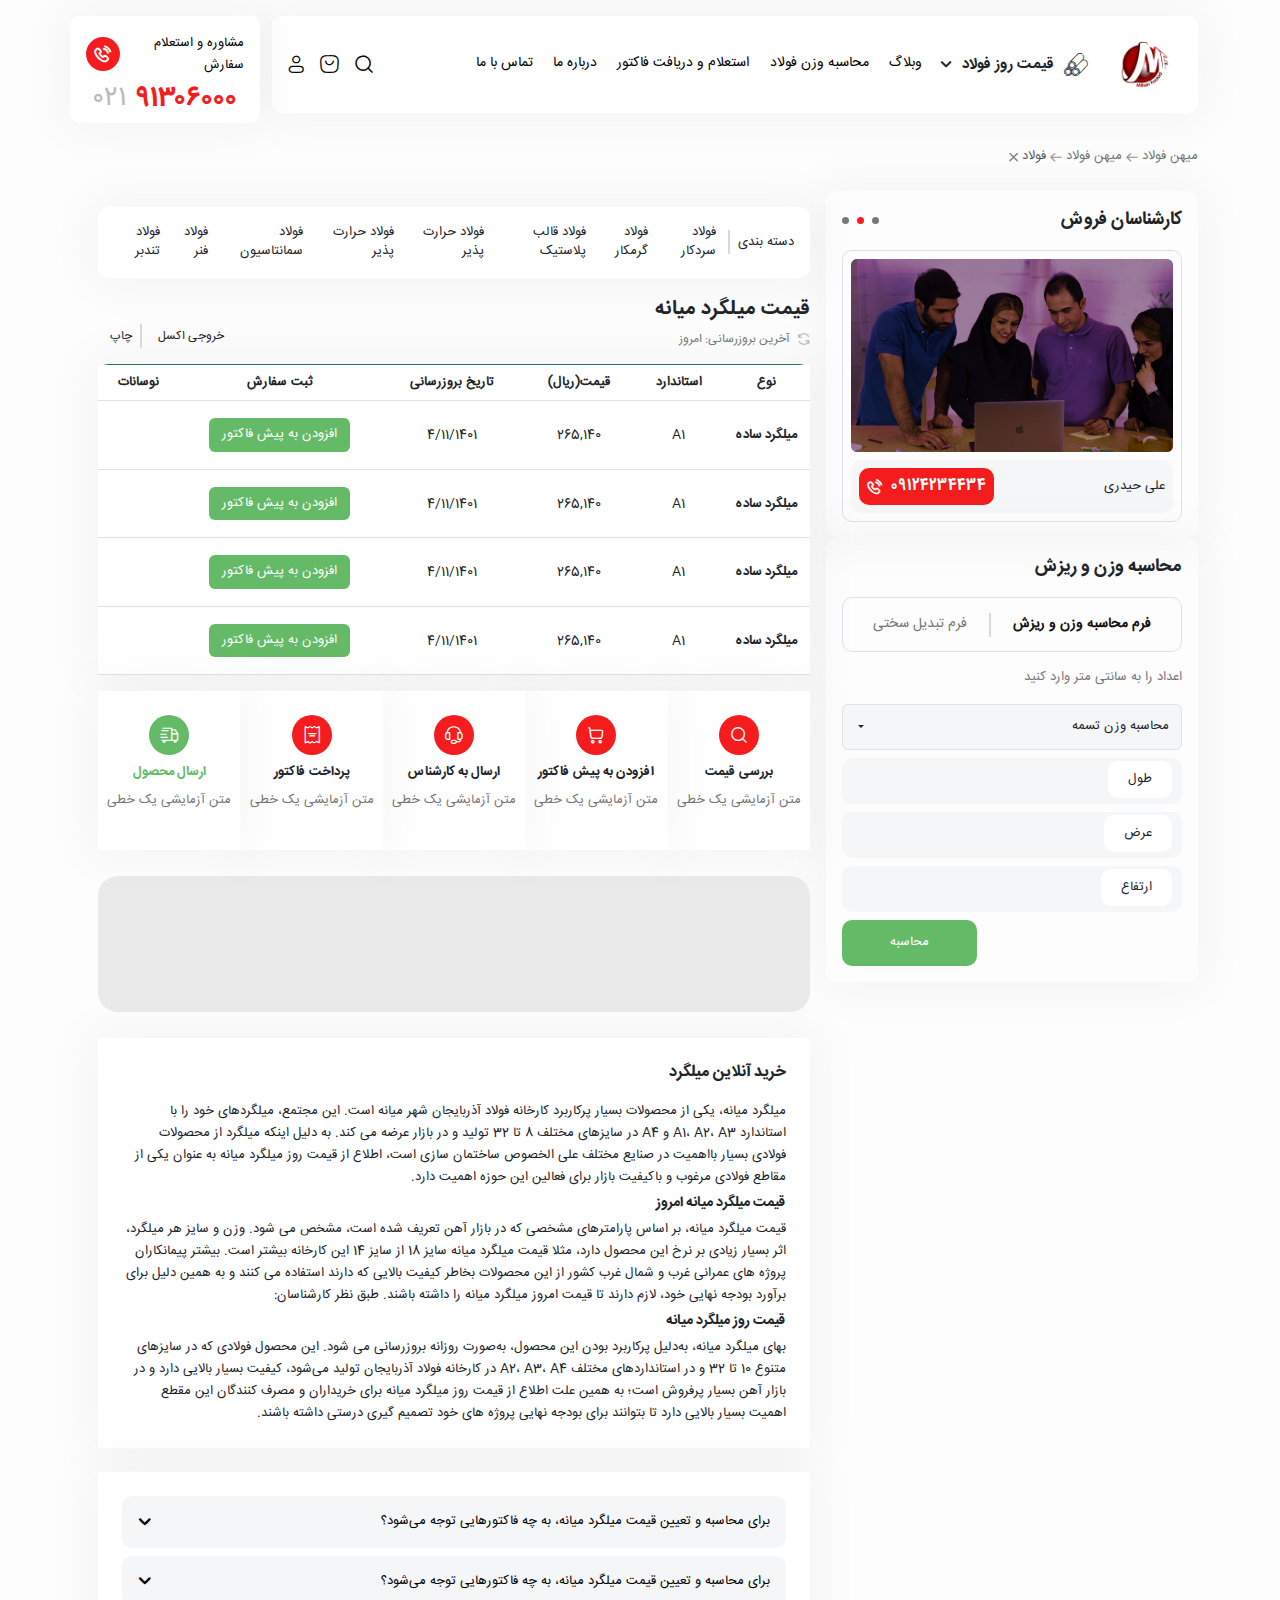
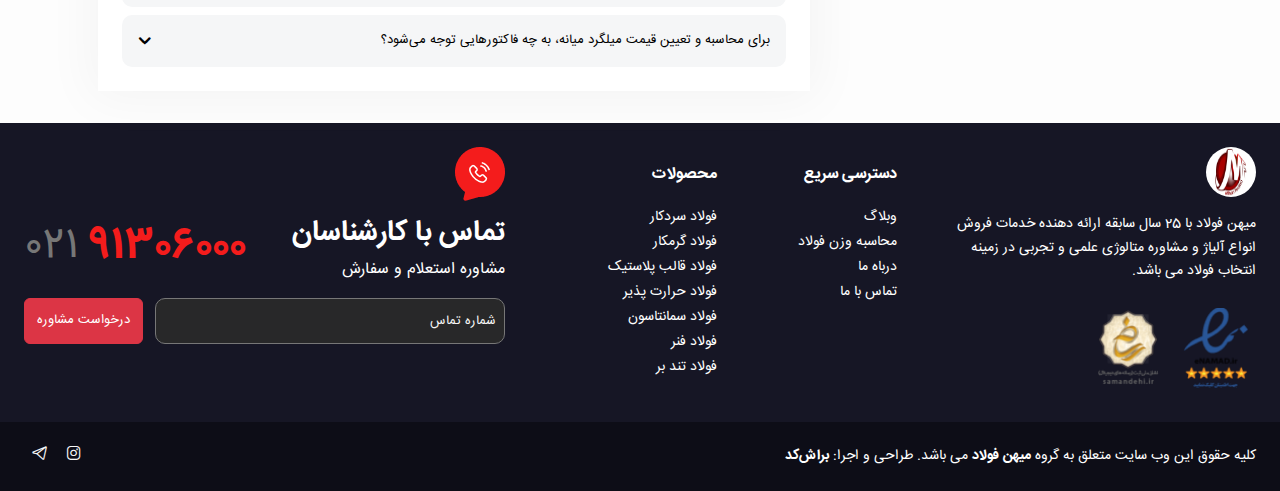
==== archive.html @ 8e4d6e8f "change icons" ====
<!DOCTYPE html>
<html lang="fa">

<head>
    <meta charset="UTF-8" />
    <meta http-equiv="X-UA-Compatible" content="IE=edge" />
    <meta name="viewport" content="width=device-width, initial-scale=1.0" />
    <title>میهن فولاد</title>
    <link href="assets/css/bootstrap.min.css" rel="stylesheet" />
    <link rel="stylesheet" href="assets/css/swiper-bundle.min.css">
    <link rel="stylesheet" href="style.css" />
</head>

<body dir="rtl" class="bg-main">

    <!-- header -->
    <header class="mt-3">
        <div class="container">
            <div class="row">
                <div class="col-12 col-lg-9 col-xl-10">
                    <div class="col-12 bg-white white-shadow rounded10 px-3 py-4 d-flex align-items-center">

                        <div class="col-12 col-md-1">
                            <a href="#" title="میهن فولاد" class="logo">
                                <img src="images/global/logo.webp" alt="لوگو" class="img-fluid">
                            </a>
                        </div>

                        <div class="col-12 col-md-9 d-flex">
                            <div id="mainSubmenu" class="position-relative">
                                <span class="f15 l25-43 fw-bold cursor-pointer d-flex align-items-center">قیمت روز
                                    فولاد</span>
                                <div id="submenu" class="position-absolute z-3 bg-white rounded10 white-shadow2">

                                    <div class="col-12 d-flex">
                                        <ul id="submenuTabs" class="d-flex flex-column p-3 list-unstyled m-0">
                                            <li href="#"
                                                class="f13 l22 text-black p-2 rounded10 cursor-pointer position-relative">
                                                فولاد
                                                گرمکار
                                                <ul class="child position-absolute">
                                                    <li class="subItem"><a href="#">فولاد ابزار 1.2767</a></li>
                                                    <li class="subItem"><a href="#">فولاد 1.2436SPKR</a></li>
                                                    <li class="subItem"><a href="#">فولاد 1.2210</a></li>
                                                    <li class="subItem"><a href="#">فولاد spk</a></li>
                                                    <li class="subItem"><a href="#">فولاد 1.2601</a></li>
                                                    <li class="subItem"><a href="#">فولاد 1.2550</a></li>
                                                    <li class="subItem"><a href="#">فولاد 1.2510</a></li>
                                                </ul>
                                            </li>
                                            <li href="#"
                                                class="f13 l22 text-black p-2 rounded10 cursor-pointer position-relative">
                                                فولاد
                                                قالب پلاستیک</li>
                                            <li href="#"
                                                class="f13 l22 text-black p-2 rounded10 cursor-pointer position-relative">
                                                فولاد
                                                حرارت پذیر</li>
                                            <li href="#"
                                                class="f13 l22 text-black p-2 rounded10 cursor-pointer position-relative">
                                                فولاد
                                                سمانتاسیون</a>
                                            <li href="#"
                                                class="f13 l22 text-black p-2 rounded10 cursor-pointer position-relative">
                                                فولاد
                                                فنر</li>
                                            <li href="#"
                                                class="f13 l22 text-black p-2 rounded10 cursor-pointer position-relative">
                                                فولاد
                                                تندبر</li>
                                        </ul>
                                    </div>

                                    <div class="col-12 text-justify d-flex align-items-start" id="catDesc">
                                        <p class="w-75 text-subtitle f11 l18-65 m-0 p-3">
                                            فولاد سردکار (Cold Work Tool Steel) یکی از انواع فولاد است که درصد کربن
                                            بالایی دارد و با مقدار کمی از سایر عناصر آلیاژ شده است که برخی از آن ها
                                            عبارتند از تنگستن، منگنز، کروم و مولیبدن.که برای ساخت ابزارهایی همچون
                                            ابزارهای دستی و ماشینی کاملا مناسب است. سختی، مقاومت به سایش و قابلیت بازگشت
                                            شکل در دمای بالا، از ویژگی های بارز این نوع فولاد هستند.
                                        </p>
                                        <img src="images/global/submenu-steel.jpg" alt="فولاد گرمکار" class="w-25 pt-3"
                                            draggable="false">
                                    </div>

                                </div>
                            </div>
                            <nav id="mainNav" class="f14 l23-74">
                                <a href="#" class="text-black px-2 transition2">وبلاگ</a>
                                <a href="#" class="text-black px-2 transition2">محاسبه وزن فولاد</a>
                                <a href="#" class="text-black px-2 transition2">استعلام و دریافت فاکتور</a>
                                <a href="#" class="text-black px-2 transition2">درباره ما</a>
                                <a href="#" class="text-black px-2 transition2">تماس با ما</a>
                            </nav>
                        </div>

                        <div class="col-12 col-md-2">
                            <ul class="mainIcons p-0 m-0 d-flex list-unstyled justify-content-end">
                                <li class="text-black f18 cursor-pointer icon-search ms-3 position-relative"
                                    id="searchIcon">
                                    <div id="searchIconTrigger"
                                        class="position-absolute w-100 h-100 top-0 bottom-0 end-0 start-0"></div>
                                    <form
                                        class="position-absolute top-100 bg-white rounded10 white-shadow2 py-2 cursor-auto z-3">
                                        <label for="s" class="position-relative w-100">
                                            <input type="text" placeholder="جستجوی کالا ..." id="s" name="s"
                                                class="s text-subtitle f12 l20-35 border-0 w-100 py-2 px-3">
                                        </label>
                                    </form>
                                </li>
                                <li class="text-black f18 cursor-pointer icon-basket ms-3"></li>
                                <li class="text-black f18 cursor-pointer icon-user"></li>
                            </ul>
                        </div>

                    </div>
                </div>
                <div class="col-12 col-lg-3 col-xl-2 bg-white white-shadow rounded10 position-relative"
                    id="headContact">

                    <a href="tel:02191306000" class="d-flex align-items-center justify-content-around flex-column"
                        title="تماس با میهن فولاد">
                        <div class="col-12 d-flex align-items-center px-1 px-lg-2 px-xl-1 justify-content-evenly pt-3">
                            <span class="f13 l22 text-black">مشاوره و استعلام سفارش</span>
                            <span class="bg-red rounded100 p-2 d-flex align-items-center justify-content-center">
                                <i class="icon-phone f18"></i>
                            </span>
                        </div>

                        <span class="f28 l47-48 text-gray d-flex flex-row-reverse">
                            ۰۲۱ <span class="fw-bold text-red ps-2">۹۱۳۰۶۰۰۰</span>
                        </span>
                    </a>

                    <div class="col-12 bg-white white-shadow2 position-absolute z-2 end-0 p-2 rounded10 transition2"
                        id="headAssistants">
                        <div class="text-normal f14 l23-74 text-center py-3">
                            کارشناسان میهن فولاد
                        </div>
                        <ul class="m-0 p-0 list-unstyled" id="assistantItems">

                            <li class="transition1 px-2 rounded10">
                                <a href="tel:09121234567" class="d-flex align-items-center">
                                    <img src="images/global/avatar.png" alt="کارشناس اول" class="h-auto">
                                    <div class="text p-2">
                                        <div class="phone f14 l23-74 text-normal">۰۹۱۲۱۲۳۴۵۶۷</div>
                                        <div class="assistantName f13 l22 text-subtitle">علی حیدری</div>
                                    </div>
                                </a>
                            </li>
                            <li class="transition1 px-2 rounded10">
                                <a href="tel:09121234567" class="d-flex align-items-center">
                                    <img src="images/global/avatar.png" alt="کارشناس اول">
                                    <div class="text p-2">
                                        <div class="phone f14 l23-74 text-normal">۰۹۱۲۱۲۳۴۵۶۷</div>
                                        <div class="assistantName f13 l22 text-subtitle">علی حیدری</div>
                                    </div>
                                </a>
                            </li>
                            <li class="transition1 px-2 rounded10">
                                <a href="tel:09121234567" class="d-flex align-items-center">
                                    <img src="images/global/avatar.png" alt="کارشناس اول">
                                    <div class="text p-2">
                                        <div class="phone f14 l23-74 text-normal">۰۹۱۲۱۲۳۴۵۶۷</div>
                                        <div class="assistantName f13 l22 text-subtitle">علی حیدری</div>
                                    </div>
                                </a>
                            </li>

                        </ul>
                    </div>

                </div>
            </div>
        </div>
    </header>
    <!-- header  -->

    <!--BreadCrumb-->
     
    <div class="container">
        <nav aria-label="breadcrumb" style="direction:ltr;" class="my-4"  >
            <ol class="breadcrumb d-flex align-items-center text-subtitle justify-content-end">
                <i class="icon-close f9 mx-1"></i>
                <li class="breadcrumb-item active f13" aria-current="page">فولاد</li>
                <i class="icon-arrow-left f9  mx-1"></i>
                <li class="breadcrumb-item f13"><a class="text-subtitle"  href="#">میهن فولاد</a></li>
                <i class="icon-arrow-left f9  mx-1"></i>
                <li class="breadcrumb-item f13 "><a class="text-subtitle" href="#">میهن فولاد</a></li>
            </ol>
        </nav>
    </div>
    <!--BreadCrumb-->

    <!--categories-->
    <div id="categories" class="mt-3">
        <div class="container">
            <div class="row">
                <div class="col-12 d-flex">
                    <div class="col-4">
                        <div class=" bg-whtie white-shadow p-3 rounded10">
                            <div class="d-flex justify-content-between align-items-center mb-3 ">
                                    <p class="fw-bold m-0 f18">کارشناسان فروش</p>
                                <div class="d-flex">
                                    <div class="rounded-circle bg-stone" style="width:7px; height:7px;"></div>
                                    <div class="rounded-circle bg-red mx-2" style="width:7px; height:7px;"></div>
                                    <div class="rounded-circle bg-stone" style="width:7px; height:7px;"></div>
                                </div>
                            </div>
                            <div class="border p-2 rounded10">
                                <div class="w-100">
                                    <img class="w-100" src="images/global/video-cover.png" />
                                </div>
                                <div class="bg-gray d-flex align-items-center justify-content-between mt-2 p-2 rounded10 ">
                                    <p class="m-0 f13">علی حیدری</p>
                                    <div class="bg-red d-flex align-items-center rounded10 p-2">
                                        <p class="text-white m-0 f14 fw-bold">09124234434</p>
                                        <i class="icon-phone me-2"></i>
                                    </div>
                                </div>
                            </div>
                        </div>
                        <div class=" bg-whtie white-shadow p-3 rounded10">
                            <p class="fw-bold f18">
                                محاسبه وزن و ریزش
                            </p>
                            <div class="border rounded10 p-2 f14">
                                <ul class="nav nav-pills nav-fill p-0 d-flex align-items-center">
                                    <li class="nav-item">
                                    <a class="nav-link active" aria-current="page" href="#">فرم محاسبه وزن و ریزش</a>
                                    </li>
                                    <div class="small_line"></div>
                                    <li class="nav-item">
                                    <a class="nav-link text-subtitle" href="#">فرم تبدیل سختی</a>
                                    </li>
                                </ul>
                            </div>
                            <p class="text-subtitle my-3 f13">اعداد را به سانتی متر وارد کنید</p>
                            <div class="d-flex align-items-end flex-column">
                            <div class="dropdown w-100">
                                <button type="button" class="f13 btn border dropdown-toggle w-100 d-flex align-items-center justify-content-between bg-gray h-46" data-bs-toggle="dropdown">
                                  محاسبه وزن تسمه
                                </button>
                                <ul class="dropdown-menu">
                                  <li><a class="dropdown-item" href="#">Link 1</a></li>
                                  <li><a class="dropdown-item" href="#">Link 2</a></li>
                                  <li><a class="dropdown-item" href="#">Link 3</a></li>
                                </ul>
                              </div> 
                              <div class="dropdown w-100 mt-2 relative">
                               <input  />
                               <div class="tag">
                                <p class="m-0">طول</p>
                               </div>
                              </div> 
                              <div class="dropdown w-100 mt-2">
                                <input  />
                                <div class="tag">
                                 <p class="m-0">عرض</p>
                                </div>
                              </div> 
                              <div class="dropdown w-100 mt-2">
                                <input  />
                               <div class="tag">
                                <p class="m-0">ارتفاع</p>
                               </div>
                              </div> 

                              <button class="rounded10 bg-green-light f13 text-white px-5 h-46 border-0 mt-2">
                                محاسبه
                              </button>
                            </div>
                        </div>
                    </div> 

                    <div class="col-8">
                        <div class="p-3">
                        <div class="w-100 bg-white white-shadow d-flex align-items-center py-3 px-2 rounded10">
                            <i class="icon-category f11 ms-2"></i>
                            <p class="f13 m-0 text-nowrap">دسته بندی</p>
                            <div class="small_line mx-2"></div>
                            <ul class="d-flex f13 justify-content-between p-0 w-100 mb-0">
                                <li class="mx-1">
                                    <p>فولاد سردکار</p>
                                </li>
                                <li class="mx-1">
                                    <p>فولاد گرمکار</p>
                                </li>
                                <li class="">
                                    <p>فولاد قالب پلاستیک</p>
                                </li>
                                <li class="mx-1">
                                    <p>فولاد حرارت پذیر </p>
                                </li>
                                <li class="mx-1">
                                    <p>فولاد حرارت پذیر </p>
                                </li>
                                <li class="mx-1">
                                    <p>فولاد سمانتاسیون  </p>
                                </li>
                                <li class="mx-1">
                                    <p>فولاد فنر  </p>
                                </li>
                                <li class="mx-1">
                                    <p>فولاد تندبر  </p>
                                </li>
                            </ul>
                        </div>
                        <p class="f20 fw-bold mt-3 mb-0">قیمت میلگرد میانه</p>
                        <div class="d-flex justify-content-between align-items-end">
                            <div class="d-flex align-items-center">
                                <i class="icon-return f12 ms-2"></i>
                                <p class="text-subtitle f12 mb-0">آخرین بروزرسانی: امروز</p>
                            </div>
                            <div class="d-flex align-items-center f12">
                                <p class="mb-0 mx-1">خروجی اکسل</p>
                                <i class="icon-excel mx-1"></i>
                                <div class="small_line mx-1"></div>
                                <p  class="mb-0 mx-1">چاپ</p>
                                <i class="icon-Printer mx-1"></i>
                            </div>
                        </div>
                        <div class="border-top rounded10 w-100 text-center mt-3 border-success">
                            <table class="table f13 bg-white white-shadow">
                                <thead>
                                  <tr>
                                    <th scope="col">نوع</th>
                                    <th scope="col">استاندارد</th>
                                    <th scope="col">قیمت(ریال)</th>
                                    <th scope="col">تاریخ بروزرسانی</th>
                                    <th scope="col">ثبت سفارش</th>
                                    <th scope="col">نوسانات</th>
                                  </tr>
                                </thead>
                                <tbody>
                                  <tr>
                                    <td><p class="m-0 mt-2 fw-bold">میلگرد ساده </p></td>
                                    <td><p class="m-0 mt-2">A1</p></td>
                                    <td><p class="m-0 mt-2">265,140</p></td>
                                    <td><p class="m-0 mt-2">4/11/1401</p></td>
                                    <td><button class="btn bg-green-light text-white f13">افزودن به پیش فاکتور</button></td>
                                    <td class="pt-4"><i class="icon-chart"></i></td>

                                    <tr>
                                        <td><p class="m-0 mt-2 fw-bold">میلگرد ساده </p></td>
                                        <td><p class="m-0 mt-2">A1</p></td>
                                        <td><p class="m-0 mt-2">265,140</p></td>
                                        <td><p class="m-0 mt-2">4/11/1401</p></td>
                                        <td><button class="btn bg-green-light text-white f13">افزودن به پیش فاکتور</button></td>
                                        <td class="pt-4"><i class="icon-chart"></i></td>
    
                                        
                                      </tr> <tr>
                                        <td><p class="m-0 mt-2 fw-bold">میلگرد ساده </p></td>
                                        <td><p class="m-0 mt-2">A1</p></td>
                                        <td><p class="m-0 mt-2">265,140</p></td>
                                        <td><p class="m-0 mt-2">4/11/1401</p></td>
                                        <td><button class="btn bg-green-light text-white f13">افزودن به پیش فاکتور</button></td>
                                        <td class="pt-4"><i class="icon-chart"></i></td>
    
                                        
                                      </tr> <tr>
                                        <td><p class="m-0 mt-2 fw-bold">میلگرد ساده </p></td>
                                        <td><p class="m-0 mt-2">A1</p></td>
                                        <td><p class="m-0 mt-2">265,140</p></td>
                                        <td><p class="m-0 mt-2">4/11/1401</p></td>
                                        <td><button class="btn bg-green-light text-white f13">افزودن به پیش فاکتور</button></td>
                                        <td class="pt-4"><i class="icon-chart"></i></td>
    
                                        
                                      </tr>
                                </tbody>
                              </table>

                        </div>

                        <div class="d-flex">
                            <div class="col d-flex flex-column align-items-center justify-content-center bg-white white-shadow py-4">
                                <div class="bg-red rounded-circle p-2 d-flex justify-content-center align-items-center" style="width:40px; height:40px;" >
                                    <i class="icon-search text-white"></i>
                                </div>
                                <p class="f13 my-2 fw-bold">بررسی قیمت</p>
                                <p class="f13 text-subtitle">متن آزمایشی یک خطی</p>
                            </div>
                            <div class="col d-flex flex-column align-items-center justify-content-center bg-white white-shadow py-4">
                                <div class="bg-red rounded-circle p-2 d-flex justify-content-center align-items-center" style="width:40px; height:40px;" >
                                    <i class="icon-basket2 text-white f18"></i>
                                </div>
                                <p class="f13 my-2 fw-bold">افزودن به پیش فاکتور</p>
                                <p class="f13 text-subtitle">متن آزمایشی یک خطی</p>
                            </div>
                            <div class="col d-flex flex-column align-items-center justify-content-center bg-white white-shadow py-4">
                                <div class="bg-red rounded-circle p-2 d-flex justify-content-center align-items-center" style="width:40px; height:40px;" >
                                    <i class="icon-headphones text-white f18"></i>
                                </div>
                                <p class="f13 my-2 fw-bold">ارسال به کارشناس</p>
                                <p class="f13 text-subtitle">متن آزمایشی یک خطی</p>
                            </div>
                            <div class="col d-flex flex-column align-items-center justify-content-center bg-white white-shadow py-4">
                                <div class="bg-red rounded-circle p-2 d-flex justify-content-center align-items-center" style="width:40px; height:40px;" >
                                    <i class="icon-order4 text-white f28"></i>
                                </div>
                                <p class="f13 my-2 fw-bold">پرداخت فاکتور</p>
                                <p class="f13 text-subtitle">متن آزمایشی یک خطی</p>
                            </div>
                            <div class="col d-flex flex-column align-items-center justify-content-center bg-white white-shadow">
                                <div class="bg-green-light rounded-circle p-2 d-flex justify-content-center align-items-center" style="width:40px; height:40px;" >
                                    <i class="icon-truck text-white"></i>
                                </div>
                                <p class="f13 my-2 fw-bold text-green">ارسال محصول</p>
                                <p class="f13 text-subtitle">متن آزمایشی یک خطی</p>
                            </div>

                        </div>

                        <div class="w-100 banner"></div>
                        <div class="bg-white white-shadow p-4 ">
                        <div class="f13 l22">
                            <p class="fw-bold f16">خرید آنلاین میلگرد</p>
                            میلگرد میانه، یکی از محصولات بسیار پرکاربرد کارخانه فولاد آذربایجان شهر میانه است. این مجتمع، میلگردهای خود را با استاندارد A1، A2، A3 و A4 در سایزهای مختلف 8 تا 32 تولید و در بازار عرضه می کند. به دلیل اینکه میلگرد از محصولات فولادی بسیار بااهمیت در صنایع مختلف علی الخصوص ساختمان سازی است، اطلاع از قیمت روز میلگرد میانه به عنوان یکی از مقاطع فولادی مرغوب و باکیفیت بازار برای فعالین این حوزه اهمیت دارد.
                            
                            <p class="fw-bold f14 my-1">
                            قیمت میلگرد میانه امروز
                            </p>
                            قیمت میلگرد میانه، بر اساس پارامترهای مشخصی که در بازار آهن تعریف شده است، مشخص می شود. وزن و سایز هر میلگرد، اثر بسیار زیادی بر نرخ این محصول دارد، مثلا قیمت میلگرد میانه سایز 18 از سایز 14 این کارخانه بیشتر است. بیشتر پیمانکاران پروژه های عمرانی غرب و شمال غرب کشور از این محصولات بخاطر کیفیت بالایی که دارند استفاده می کنند و به همین دلیل برای برآورد بودجه نهایی خود، لازم دارند تا قیمت امروز میلگرد میانه را داشته باشند.
                            طبق نظر کارشناسان:
                         
                            <p class="fw-bold f14 my-1">
                                قیمت روز میلگرد میانه 
                            </p>
                                                  بهای میلگرد میانه، به‌دلیل پرکاربرد بودن این محصول، به‌صورت روزانه بروزرسانی می شود. این محصول فولادی که در سایزهای متنوع 10 تا 32 و در استانداردهای مختلف A2، A3، A4 در کارخانه فولاد آذربایجان تولید می‌شود، کیفیت بسیار بالایی دارد و در بازار آهن بسیار پرفروش است؛ به همین علت اطلاع از قیمت روز میلگرد میانه برای خریداران و مصرف کنندگان این مقطع اهمیت بسیار بالایی دارد تا بتوانند برای بودجه نهایی پروژه های خود تصمیم گیری درستی داشته باشند.                        </div>
                        </div>

                        <div class="bg-white white-shadow mt-4 p-4">

                        <a class="rounded10 d-flex justify-content-between align-items-center w-100 d-block f13 text-black bg-gray p-3" data-bs-toggle="collapse" href="#collapseExample" role="button" aria-expanded="false" aria-controls="collapseExample">
                          <span>برای محاسبه و تعیین قیمت میلگرد میانه، به چه فاکتورهایی توجه می‌شود؟</span> 
                          <i class="icon-chevron-down f9"></i>
                        </a>
                     
                        <div class="collapse" id="collapseExample">
                            <div class="card card-body f12 border-0">
                                لورم ایپسوم یا طرح‌نما (به انگلیسی: Lorem ipsum) به متنی آزمایشی و بی‌معنی در صنعت چاپ، صفحه‌آرایی و طراحی گرافیک گفته می‌شود. لورم ایپسوم یا طرح‌نما (به انگلیسی: Lorem ipsum) به متنی آزمایشی و بی‌معنی در صنعت چاپ، صفحه‌آرایی و طراحی گرافیک گفته می‌شود.                        
                            </div>
                        </div>

                        <a class="rounded10 mt-2 d-flex justify-content-between align-items-center w-100 d-block f13 text-black bg-gray p-3" data-bs-toggle="collapse" href="#collapseExample2" role="button" aria-expanded="false" aria-controls="collapseExample2">
                            <span>برای محاسبه و تعیین قیمت میلگرد میانه، به چه فاکتورهایی توجه می‌شود؟</span> 
                            <i class="icon-chevron-down f9"></i>
                          </a>
                       
                          <div class="collapse" id="collapseExample2">
                              <div class="card card-body f12 border-0">
                                  لورم ایپسوم یا طرح‌نما (به انگلیسی: Lorem ipsum) به متنی آزمایشی و بی‌معنی در صنعت چاپ، صفحه‌آرایی و طراحی گرافیک گفته می‌شود. لورم ایپسوم یا طرح‌نما (به انگلیسی: Lorem ipsum) به متنی آزمایشی و بی‌معنی در صنعت چاپ، صفحه‌آرایی و طراحی گرافیک گفته می‌شود.                        
                              </div>
                          </div>

                          <a class="rounded10 mt-2 d-flex justify-content-between align-items-center w-100 d-block f13 text-black bg-gray p-3" data-bs-toggle="collapse" href="#collapseExample3" role="button" aria-expanded="false" aria-controls="collapseExample3">
                            <span>برای محاسبه و تعیین قیمت میلگرد میانه، به چه فاکتورهایی توجه می‌شود؟</span> 
                            <i class="icon-chevron-down f9"></i>
                          </a>
                       
                          <div class="collapse" id="collapseExample3">
                              <div class="card card-body f12 border-0">
                                  لورم ایپسوم یا طرح‌نما (به انگلیسی: Lorem ipsum) به متنی آزمایشی و بی‌معنی در صنعت چاپ، صفحه‌آرایی و طراحی گرافیک گفته می‌شود. لورم ایپسوم یا طرح‌نما (به انگلیسی: Lorem ipsum) به متنی آزمایشی و بی‌معنی در صنعت چاپ، صفحه‌آرایی و طراحی گرافیک گفته می‌شود.                        
                              </div>
                          </div>

                        </div>

                        
                    </div>
                </div>
            </div>
            </div>
        </div>
    </div>


            

    <!--categories-->

    <!-- footer -->

        <footer id="footer" class="mt-3">
                <div class="d-flex col-12 bg-dark--footer p-4 text-white ">
                    <div class="col-7">
                        <div class="col-12 d-flex">
                            <div class="col-6 ps-5">
                            <div style="width:50px; height:50px">
                                <img class="w-100 h-100 rounded-circle" src="/images/global/logo.webp" alt="">
                            </div>
                                <p class="f14 l23-74 mt-3">میهن فولاد با 25 سال سابقه ارائه دهنده خدمات فروش <br />انواع آلیاژ و مشاوره متالوژی علمی و تجربی در زمینه<br />انتخاب فولاد می باشد.</p>
                           <div class="d-flex mt-4">
                            <div class="image_box--namad">
                                <img class="w-100" src="/images/global/Rectangle 52.png" alt="">
                            </div>
                            <div class="image_box--namad me-2" >
                                <img class="w-100" src="/images/global/Rectangle 53.png" alt="">
                            </div>
                           
                           </div>
                            </div>
                            <div class="col-3 ">
                                <p class="fw-bold mt-3">دسترسی سریع</p>
                                <ul class="list f14">
                                    <li class="my-1">
                                        وبلاگ
                                    </li>
                                    <li class="my-1">
                                        محاسبه وزن فولاد 
                                    </li>
                                    <li class="my-1">
                                        درباه ما
                                    </li>
                                    <li class="my-1">
                                        تماس با ما
                                    </li>
                                </ul>
                            </div>
                            <div class="col-3">
                                <p class="fw-bold mt-3">محصولات</p>
                                <ul class="list f14">
                                    <li class="my-1">
                                        فولاد سردکار
                                    </li>
                                    <li class="my-1">
                                        فولاد گرمکار
                                    </li>
                                    <li class="my-1">
                                         فولاد قالب پلاستیک
                                    </li>
                                    <li class="my-1">
                                         فولاد حرارت پذیر 
                                    </li>
                                    <li class="my-1">
                                        فولاد  سمانتاسون 
                                   </li>
                                   <li class="my-1">
                                    فولاد  فنر 
                                    </li>
                                    <li class="my-1">
                                        فولاد تند بر 
                                    </li>
                                </ul>
                            </div>
                        </div>
                    </div>
                    <div class="col-5 d-flex flex-column align-items-end ">
                        <div>
                    <div class="image_box--contact">
                        <img class="w-100" src="/images/global/contact-logo.png" alt="">
                    </div>
                        <div class="d-flex justify-content-between align-items-center">
                            <div >
                                <p class="fw-bold f28 mb-1">تماس با کارشناسان</p>
                                <p class="f16">مشاوره استعلام و سفارش</p>
                            </div>
                            <p>
                                <span class="text-red f40 fw-bold">
                                    91306000
                                </span>
                                <span class="text-subtitle f40">
                                    021
                                </span>
                            </p>
                        </div>
                        <div class="d-flex"> 
                            <input type="text" placeholder="شماره تماس" class="pe-2">
                            <button type="button" class="btn btn-danger f13">درخواست مشاوره</button>
                        </div>
                    </div>
                </div>

                </div>
                <div class="bg-stone-900 d-flex justify-content-between text-white f14 p-4 "> 
                    <p class="m-0">کلیه حقوق این وب سایت متعلق به گروه  <span class="fw-bold">میهن فولاد</span> می باشد. طراحی و اجرا: <span class="fw-bold">براش‌کد</span> </p>
                <div>
                    <i class="icon-telegram mx-2"></i>
                    <i class="icon-instagram mx-2"></i>
                </div>
                </div>

        </footer>

        <!-- footer -->


    <script src="assets/js/bootstrap.min.js"></script>
    <script src="assets/js/jquery.min.js"></script>
    <script src="assets/js/swiper-bundle.min.js"></script>
    <script src="assets/js/custom.js"></script>
</body>

</html>
---- style.css ----
/* Icomoon  */
@font-face {
  font-family: "icomoon";
  src: url("font/icomoon/icomoon.eot?9dyj9b");
  src: url("font/icomoon/icomoon.eot?9dyj9b#iefix") format("embedded-opentype"),
    url("font/icomoon/icomoon.ttf?9dyj9b") format("truetype"),
    url("font/icomoon/icomoon.woff?9dyj9b") format("woff"),
    url("font/icomoon/icomoon.svg?9dyj9b#icomoon") format("svg");
  font-weight: normal;
  font-style: normal;
  font-display: block;
}

[class^="icon-"],
[class*=" icon-"] {
  font-family: "icomoon" !important;
  speak: never;
  font-style: normal;
  font-weight: normal;
  font-variant: normal;
  text-transform: none;
  line-height: 1;
  -webkit-font-smoothing: antialiased;
  -moz-osx-font-smoothing: grayscale;
}
::-webkit-scrollbar {
  width: 5px;
}

/* Track */
::-webkit-scrollbar-track {
  box-shadow: inset 0 0 5px grey;
  border-radius: 10px;
}

/* Handle */
::-webkit-scrollbar-thumb {
  background: #777;
  border-radius: 10px;
}

/* Handle on hover */
::-webkit-scrollbar-thumb:hover {
  background: #777;
}

.icon-user:before {
  content: "\e900";
}

.icon-truck:before {
  content: "\e901";
}

.icon-telegram:before {
  content: "\e902";
  color: #f5f6f7;
}

.icon-steel:before {
  content: "\e903";
}

.icon-shield:before {
  content: "\e904";
}

.icon-search2:before {
  content: "\e905";
  color: #fff;
}

.icon-search:before {
  content: "\e906";
}

.icon-return:before {
  content: "\e907";
  color: #bababa;
}

.icon-priceUp:before {
  content: "\e908";
}

.icon-priceDown:before {
  content: "\e909";
  color: #e96666;
}

.icon-phone:before {
  content: "\e90a";
  color: #fff;
}

.icon-order4:before {
  content: "\e90b";
  color: #fff;
}

.icon-license:before {
  content: "\e90c";
  color: #43aa2b;
}

.icon-instagram:before {
  content: "\e90d";
  color: #f6f6f6;
}

.icon-heart2:before {
  content: "\e90e";
}

.icon-heart:before {
  content: "\e90f";
}

.icon-headphones:before {
  content: "\e910";
  color: #fff;
}

.icon-filter:before {
  content: "\e911";
  color: #777;
}

.icon-comment:before {
  content: "\e912";
}

.icon-close:before {
  content: "\e913";
  color: #777;
}

.icon-clock:before {
  content: "\e914";
}

.icon-chevron-left:before {
  content: "\e915";
}

.icon-chevron-down:before {
  content: "\e916";
}

.icon-basket2:before {
  content: "\e917";
}

.icon-basket:before {
  content: "\e918";
}

.icon-arrow-right:before {
  content: "\e919";
  color: #959595;
}

.icon-arrow-left:before {
  content: "\e91a";
  color: #959595;
}

/* Icomoon */

/* Global  */

@font-face {
  font-family: "iransans";
  font-style: normal;
  font-weight: 400;
  src: url("font/iransans/iransans.woff2") format("woff2"),
    url("font/iransans/iransans.ttf") format("truetype");
}

@font-face {
  font-family: "irbold";
  font-style: normal;
  font-weight: 700;
  src: url("font/iransans/iransans-bold.woff2") format("woff2"),
    url("font/iransans/iransans-bold.ttf") format("truetype");
}

.f9 {
  font-size: 9px;
}

.f11 {
  font-size: 11px;
}

.f12 {
  font-size: 12px;
}

.f13 {
  font-size: 13px;
}

.f14 {
  font-size: 14px;
}

.f15 {
  font-size: 15px;
}

.f16 {
  font-size: 16px;
}

.f18 {
  font-size: 18px;
}

.f20 {
  font-size: 20px;
}

.f24 {
  font-size: 24px;
}

.f28 {
  font-size: 28px;
}

.f32 {
  font-size: 32px;
}

.f40 {
  font-size: 40px;
}

.f48 {
  font-size: 48px;
}

.l15-26 {
  line-height: 15.26px;
}

.l18-65 {
  line-height: 18.65px;
}

.l20-35 {
  line-height: 20.35px;
}

.l22 {
  line-height: 22px;
}

.l23-74 {
  line-height: 23.74px;
}

.l25-43 {
  line-height: 25.43px;
}

.l27-13 {
  line-height: 27.13px;
}

.l30-52 {
  line-height: 30.52px;
}

.l33-91 {
  line-height: 33.91px;
}

.l40-7 {
  line-height: 40.7px;
}

.l47-48 {
  line-height: 47.48px;
}

.l54-26 {
  line-height: 54.36px;
}

.l67-83 {
  line-height: 67.83px;
}

.l81-39 {
  line-height: 81.39px;
}
.h-46 {
  height: 46px;
}

.h-213 {
  height: 213px;
}

.rounded10 {
  border-radius: 10px;
}

.rounded100 {
  border-radius: 100%;
}

.rounded3rem {
  border-radius: 3rem;
}

.my-10 {
}

.white-shadow {
  box-shadow: 0px 0px 48px 8px rgba(0, 0, 0, 0.04);
}

.white-shadow2 {
  box-shadow: 0px 14px 48px 8px rgba(0, 0, 0, 0.06);
}

.red-shadow {
  box-shadow: 0px 10px 49px -20px #f41c1c;
}

.btn-red-shadow {
  box-shadow: 0px 7px 48px -10px rgba(244, 28, 28, 0.34);
}

.green-shadow {
  box-shadow: 0px 10px 49px -20px #64ba67;
}

.text-normal {
  color: #000;
}

.text-red {
  color: #f41c1c;
}

.bg-red {
  background-color: #f41c1c;
}

.border-red {
  border-color: #f41c1c;
}

.text-subtitle {
  color: #777;
}

.text-gray {
  color: #bababa;
}

.text-lightgray {
  color: #f6f6f6;
}

.bg-gray {
  background-color: #f5f6f7;
}

.text-link {
  color: #1489f5;
}

.border-gray {
  border-color: #eaeaea;
}

.bg-dark {
  background-color: #161625;
}

.bg-main {
  background-color: #fdfdfd;
}

.text-green {
  color: #64ba67;
}
.bg-green-light {
  background-color: #64ba67;
}

.transition1 {
  transition: 0.1s all ease-in;
}

.transition2 {
  transition: 0.2s all ease-in;
}

.fw-bold {
  font-family: "irbold";
}

.text-justify {
  text-align: justify;
}
.bg-stone {
  background-color: #777777;
}
.bg-stone-900 {
  background-color: #0d0d17;
}

body * {
  font-family: "iransans";
  outline: none;
}

body a {
  text-decoration: none !important;
}

.cursor-pointer {
  cursor: pointer;
}

.cursor-auto {
  cursor: auto;
}

strong {
  font-family: "irbold";
}

/* Global  */

/* Swiper */
.swiper {
  width: 100%;
  height: 100%;
}

.swiper-slide {
  text-align: center;
  display: flex;
  justify-content: center;
  align-items: center;
}

.swiper-slide img {
  display: block;
  width: 100%;
  height: 100%;
  object-fit: cover;
}

/* Swiper */

/* header  */
header nav#mainNav a:hover {
  color: #f41c1c !important;
}

header #mainSubmenu span::before {
  content: "\e903";
  font-size: 24px;
  font-family: "icomoon";
  padding: 0px 20px 0px 10px;
  font-weight: 400;
}

header #mainSubmenu span::after {
  content: "\e916";
  font-size: 8px;
  font-family: "icomoon";
  padding: 0px 10px 0px 10px;
  font-weight: 400;
}

header #submenu {
  width: 650px;
  right: 20px;
  top: 180%;
  visibility: hidden;
  opacity: 0;
  transition: 0.3s all ease-in-out;
}

header #mainSubmenu:hover #submenu {
  top: 120%;
  visibility: visible;
  opacity: 1;
}

header #submenuTabs {
  width: 250px;
  border-left: 1px solid #dedede;
}

header #submenu ul.child {
  list-style: none;
  width: 400px;
  padding: 0px;
  right: 100%;
  display: inline-grid;
  grid-template-rows: repeat(7, auto);
  grid-auto-flow: column;
  display: none;
  padding-right: 1rem;
}

header #submenu li {
  transition: 0.2s all ease-in;
}

header #submenu li:not(.subItem)::after {
  content: "\e915";
  font-size: 8px;
  color: #777;
  position: absolute;
  top: 50%;
  left: 20px;
  transform: translate(0, -50%);
  font-family: "icomoon";
  opacity: 0;
  transition: 0.1s all ease-in;
}

header #submenu li:not(.subItem):hover {
  background-color: #eaeaea;
}

header #submenu li:not(.subItem):hover ul.child {
  display: inline-grid;
}

header #submenu li:not(.subItem):hover::after {
  opacity: 1;
  left: 10px;
}

header #submenu ul.child li a {
  color: #000;
  font-size: 13px;
  padding: 5px 2rem;
  transition: 0.2s all ease-in;
  display: block;
}

header #submenu ul.child li:hover a {
  color: #f41c1c;
}

header #submenu #catDesc {
  border-top: 1px solid #dedede;
}

header .mainIcons form {
  width: 250px;
}

header .mainIcons label::after {
  position: absolute;
  content: "\e915";
  color: #fff;
  background-color: #bababa;
  border-radius: 100%;
  top: 50%;
  left: 15px;
  transform: translate(0, -50%);
  font-family: "icomoon";
  font-size: 8px;
  width: 33px;
  height: 33px;
  display: flex;
  align-items: center;
  justify-content: center;
}

header .mainIcons #searchIcon form {
  display: none;
}

header #headAssistants {
  top: 120%;
  visibility: hidden;
  opacity: 0;
}

header #assistantItems li:hover {
  background-color: #f5f6f7;
}

header #headContact:hover #headAssistants {
  top: 90%;
  opacity: 1;
  visibility: visible;
}

/* header  */

/* index -> pricelist */

#priceList button.nav-link {
  padding-top: 0.75rem;
  padding-bottom: 0.75rem;
}

#priceList button.nav-link:hover {
  color: unset;
}

#priceList button.nav-link.active {
  color: #f41c1c;
  font-family: "irbold";
  box-shadow: 0px 0px 0px 5px #fff, 0px 0px 48px 8px rgba(0, 0, 0, 0.04);
}

#priceList button.nav-link::after {
  content: "\e915";
  font-family: "icomoon";
  font-size: 10px;
  position: absolute;
  top: 50%;
  left: 15px;
  transform: translate(0, -50%);
  color: #777;
}

#priceList .swiper-slide .icons i {
  width: 50px;
  height: 50px;
}

#priceList .swiper-slide i.icon-basket2:hover {
  background-color: #f41c1c;
  box-shadow: 0px 7px 48px -10px rgba(244, 28, 28, 0.34);
  color: #fff;
}

#priceList .swiper-slide i.icon-priceUp {
  background-color: #e6ffdb;
}

#priceList .swiper-slide i.icon-priceDown {
  background-color: #fadfdf;
}

#priceList .swiper-slide .title:hover {
  color: #f41c1c !important;
}

#priceList #priceListSwiper .icon-arrow-right::after,
#priceList #priceListSwiper .icon-arrow-left::after {
  display: none;
}

#priceList #priceListSwiper .icon-arrow-right,
#priceList #priceListSwiper .icon-arrow-left {
  width: 50px;
  height: 50px;
}

#priceList #priceListFullList {
  background-color: #525259;
}

#priceList #priceListFullList:hover {
  background-color: #3b3b40;
}

#priceList #priceListFullList i::before {
  color: #fff;
}

/* index -> pricelist  */

/* index -> orderSteps  */
.mh-200 {
  min-height: 250px;
  padding: 0px;
}

#orderSteps #orderStepsLabel {
  border-radius: 0px 20px 20px 20px;
}

#orderSteps .textContent {
  text-align-last: center;
}

#orderSteps .step::before {
  content: "";
  border-left: 10px solid transparent;
  border-right: 10px solid transparent;
  border-bottom: 15px solid #fff;
  position: absolute;
  left: 50%;
  transform: translate(-50%, 0);
}

#orderSteps .step.stepBot::before {
  bottom: 99%;
}

#orderSteps .step.stepTop::before {
  top: 99%;
  border-bottom: unset;
  border-top: 15px solid #fff;
}

#orderSteps .step::after {
  content: "\e905";
  font-family: "icomoon";
  color: #fff;
  background-color: #f41c1c;
  width: 45px;
  height: 45px;
  border-radius: 100%;
  font-size: 28px;
  display: flex;
  align-items: center;
  justify-content: center;
  margin: 0px 1rem 0px 0px;
}

#orderSteps .step.second::after {
  content: "\e917";
  font-size: 21px;
}

#orderSteps .step.third::after {
  content: "\e910";
  font-size: 21px;
}

#orderSteps .step.fourth::after {
  content: "\e90b";
}

#orderSteps .step.final::after {
  content: "\e901";
  background-color: #fff;
  color: #f41c1c;
  font-size: 21px;
}

#orderSteps .step.final::before {
  display: none;
}

#orderSteps #orderStepsLine {
  animation: lineMoving 20s linear infinite;
}

@keyframes lineMoving {
  0% {
    stroke-dashoffset: 0;
  }
  100% {
    stroke-dashoffset: 1000;
  }
}

/* index -> orderSteps */

/* orderSteps -> whyMihan */

#whyMihan i.icon-shield {
  background-color: #c0d5f4;
}
#whyMihan i.icon-heart2 {
  background-color: #f2d2d4;
}
#whyMihan i.icon-license {
  background-color: #d8f2d2;
}

#whyMihan i {
  width: 46px;
  height: 46px;
}

#more {
  display: none;
}

#conversion input {
  width: 100%;
  height: 46px;
  left: 44px;
  top: 2188px;
  border: none;
  background: #f5f6f7;
  border-radius: 10px;
  padding: 0 90px 0 0;
  font-size: 13px;
}
#conversion .tag {
  display: flex;
  align-items: center;
  justify-content: center;
  position: absolute;
  background-color: #fff;
  top: 3px;
  right: 10px;
  font-size: 13px;
  padding: 9px 20px;
  border-radius: 10px;
}
#blog .button {
  width: 155px;
  height: 45px;
}

#blog .small_line {
  width: 2px;
  height: 24px;
  background-color: #d9d9d9;
}
#blog .big_line {
  width: 100%;
  height: 1px;
  background-color: #d9d9d9;
  margin: 30px 0;
}

#blog .image_box {
  width: 85px;
  height: 85px;
}

#services .image_box {
  width: 110px;
}

#footer .image_box--namad {
  width: 80px;
  height: 80px;
}

#footer .list {
  list-style: none;
  padding: 0;
  margin: 20px 0;
}

#footer input {
  width: 350px;
  background-color: #282829;
  border-radius: 10px;
  border: 1px solid #777777;
  color: #f6f6f6;
  margin-left: 12px;
  height: 46px;
  font-size: 13px;
}

#footer input::placeholder {
  color: #f6f6f6;
  font-size: 13px;
}
#footer .image_box--contact {
  width: 50px;
  height: 50px;
  margin-bottom: 15px;
}

#footer .bg-dark--footer {
  background-color: #161625;
}

/* arcive Page */

#categories .nav .active {
  background: transparent;
  color: #111;
  font-weight: bold;
}

#categories .small_line {
  width: 2px;
  height: 24px;
  background-color: #d9d9d9;
}

#categories input {
  width: 100%;
  height: 46px;
  left: 44px;
  top: 2188px;
  border: none;
  background: #f5f6f7;
  border-radius: 10px;
  padding: 0 90px 0 0;
  font-size: 13px;
}
#categories .tag {
  display: flex;
  align-items: center;
  justify-content: center;
  position: absolute;
  background-color: #fff;
  top: 3px;
  right: 10px;
  font-size: 13px;
  padding: 9px 20px;
  border-radius: 10px;
}
#categories ul {
  list-style: none;
}
#categories ul li p {
  margin-bottom: 0;
}

#categories .banner {
  height: 136px;
  background-color: #eaeaea;
  border-radius: 20px;
  display: flex;
  align-items: center;
  justify-content: center;
  margin: 26px 0;
}

#categories table td {
  padding: 17px 0 17px 0;
}


/*single Page */

#singlePage .big_line {
  width: 100%;
  height: 1px;
  background-color: #d9d9d9;
  margin: 20px 0;
}

#singlePage .leftSideBar p {
  margin: 0;
}

#categories .timeScale {
  border-radius: 100px;
}

#categories .activeTimeScale{
  background-color: red;
  color: #fff;
}
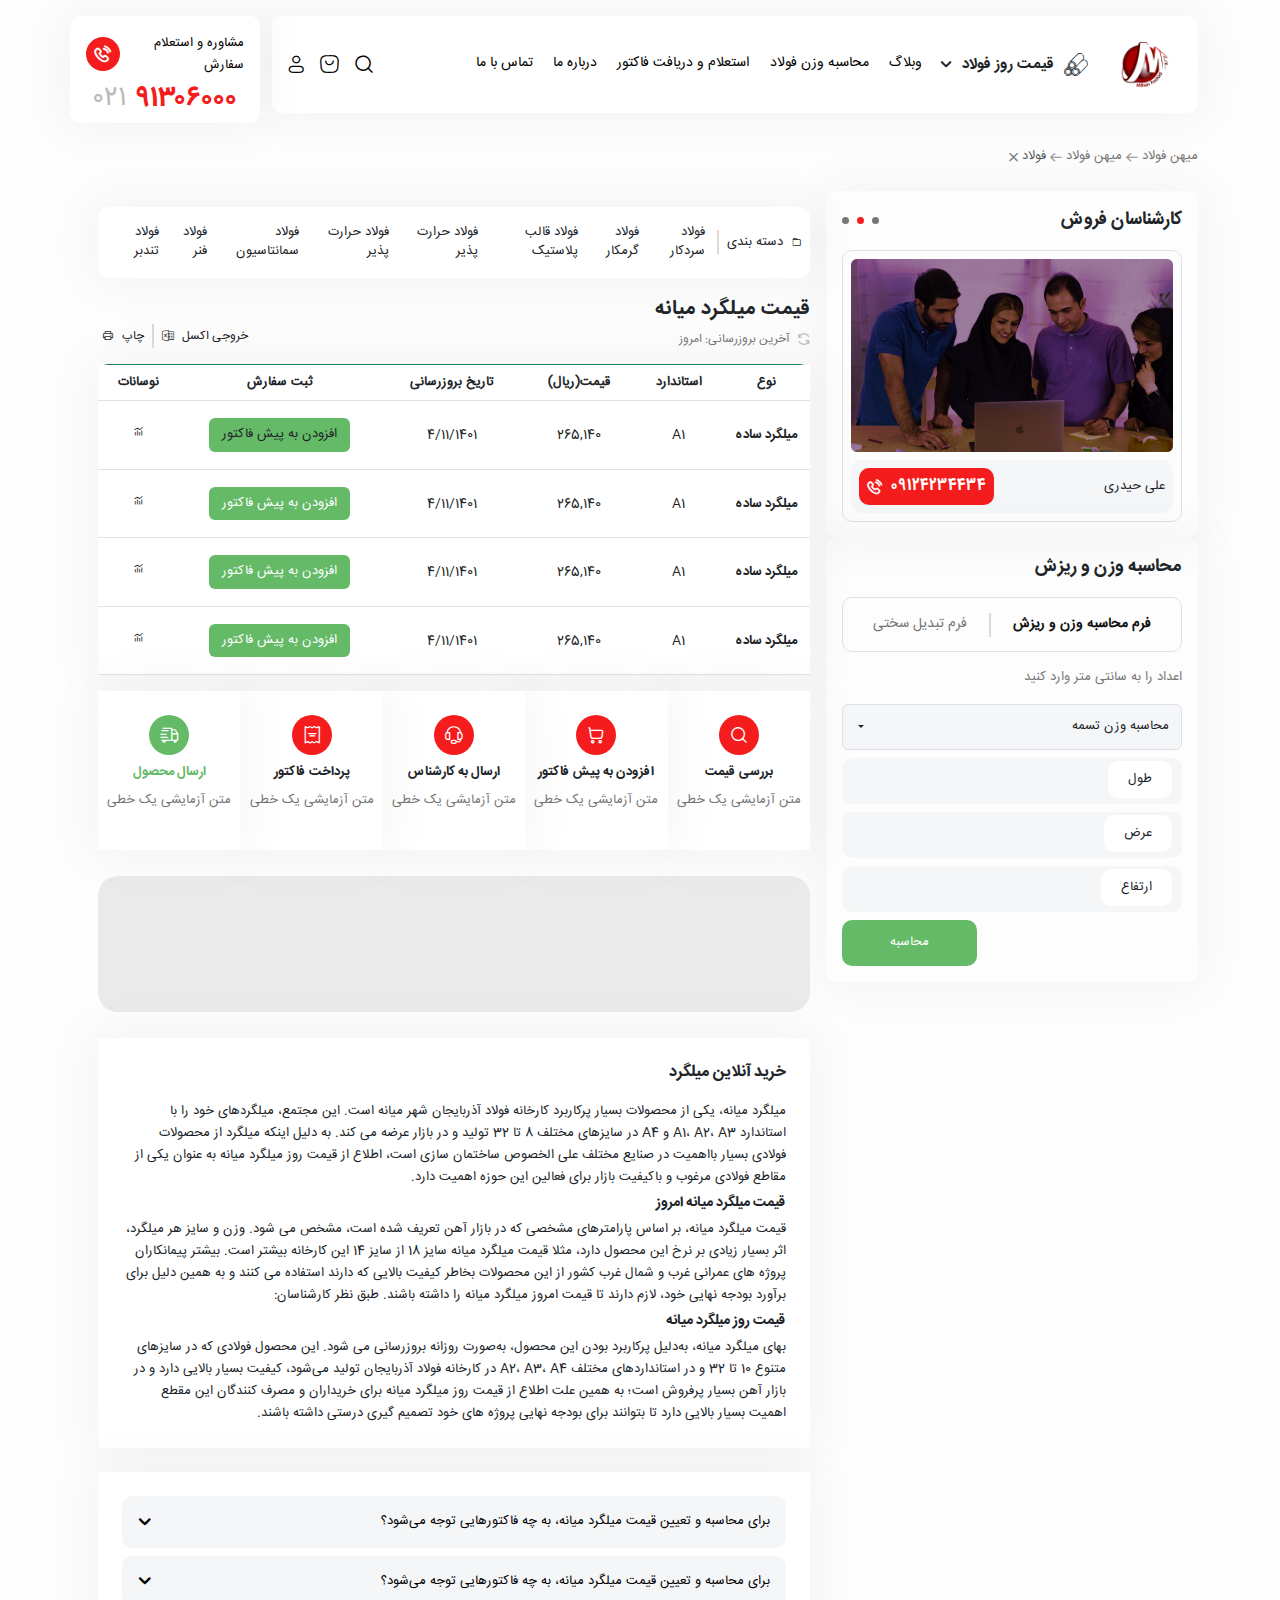
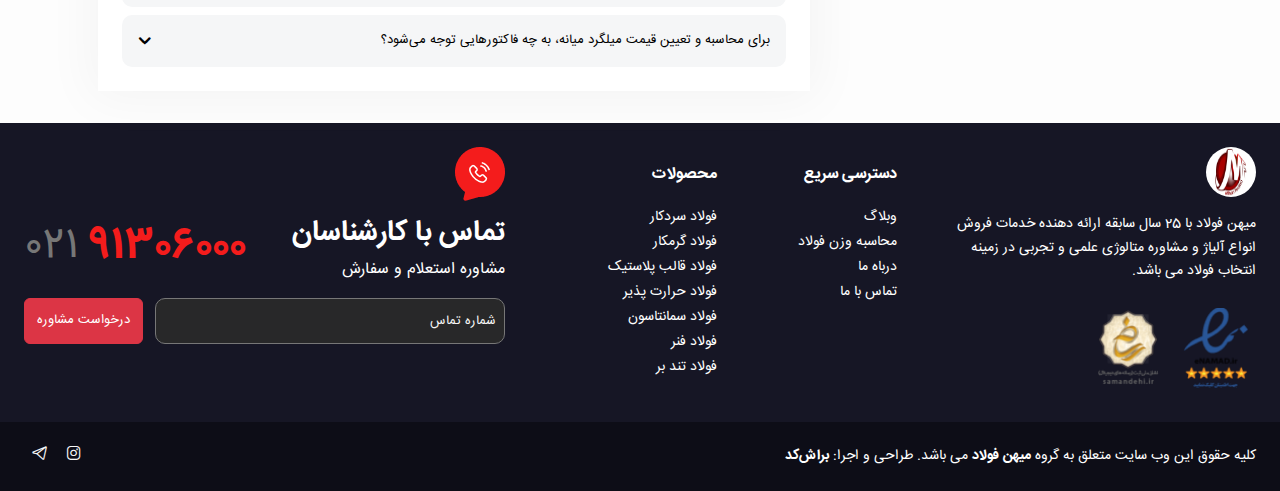
==== commit 1bbaf683: "change style in index page" ====
--- a/archive.html
+++ b/archive.html
@@ -338,7 +338,7 @@
                                     <td><p class="m-0 mt-2">A1</p></td>
                                     <td><p class="m-0 mt-2">265,140</p></td>
                                     <td><p class="m-0 mt-2">4/11/1401</p></td>
-                                    <td><button class="btn bg-green-light text-white f13">افزودن به پیش فاکتور</button></td>
+                                    <td><button class="btn bg-green-light f13">افزودن به پیش فاکتور</button></td>
                                     <td class="pt-4"><i class="icon-chart"></i></td>
 
                                     <tr>
--- a/style.css
+++ b/style.css
@@ -43,123 +43,111 @@
 ::-webkit-scrollbar-thumb:hover {
   background: #777;
 }
-
+.icon-category:before {
+  content: "\e91b";
+}
+.icon-chart:before {
+  content: "\e91c";
+}
+.icon-excel:before {
+  content: "\e91d";
+}
+.icon-Exchange:before {
+  content: "\e91e";
+}
+.icon-Printer:before {
+  content: "\e91f";
+}
 .icon-user:before {
   content: "\e900";
 }
-
 .icon-truck:before {
   content: "\e901";
 }
-
 .icon-telegram:before {
   content: "\e902";
   color: #f5f6f7;
 }
-
 .icon-steel:before {
   content: "\e903";
 }
-
 .icon-shield:before {
   content: "\e904";
 }
-
 .icon-search2:before {
   content: "\e905";
   color: #fff;
 }
-
 .icon-search:before {
   content: "\e906";
 }
-
 .icon-return:before {
   content: "\e907";
   color: #bababa;
 }
-
 .icon-priceUp:before {
   content: "\e908";
 }
-
 .icon-priceDown:before {
   content: "\e909";
   color: #e96666;
 }
-
 .icon-phone:before {
   content: "\e90a";
   color: #fff;
 }
-
 .icon-order4:before {
   content: "\e90b";
   color: #fff;
 }
-
 .icon-license:before {
   content: "\e90c";
   color: #43aa2b;
 }
-
 .icon-instagram:before {
   content: "\e90d";
   color: #f6f6f6;
 }
-
 .icon-heart2:before {
   content: "\e90e";
 }
-
 .icon-heart:before {
   content: "\e90f";
 }
-
 .icon-headphones:before {
   content: "\e910";
   color: #fff;
 }
-
 .icon-filter:before {
   content: "\e911";
   color: #777;
 }
-
 .icon-comment:before {
   content: "\e912";
 }
-
 .icon-close:before {
   content: "\e913";
   color: #777;
 }
-
 .icon-clock:before {
   content: "\e914";
 }
-
 .icon-chevron-left:before {
   content: "\e915";
 }
-
 .icon-chevron-down:before {
   content: "\e916";
 }
-
 .icon-basket2:before {
   content: "\e917";
 }
-
 .icon-basket:before {
   content: "\e918";
 }
-
 .icon-arrow-right:before {
   content: "\e919";
   color: #959595;
 }
-
 .icon-arrow-left:before {
   content: "\e91a";
   color: #959595;
@@ -956,3 +944,10 @@
   color: #fff;
 }
 
+
+
+
+.btn:hover{
+  color: #64ba67;
+  border: 1px solid #64ba67;
+}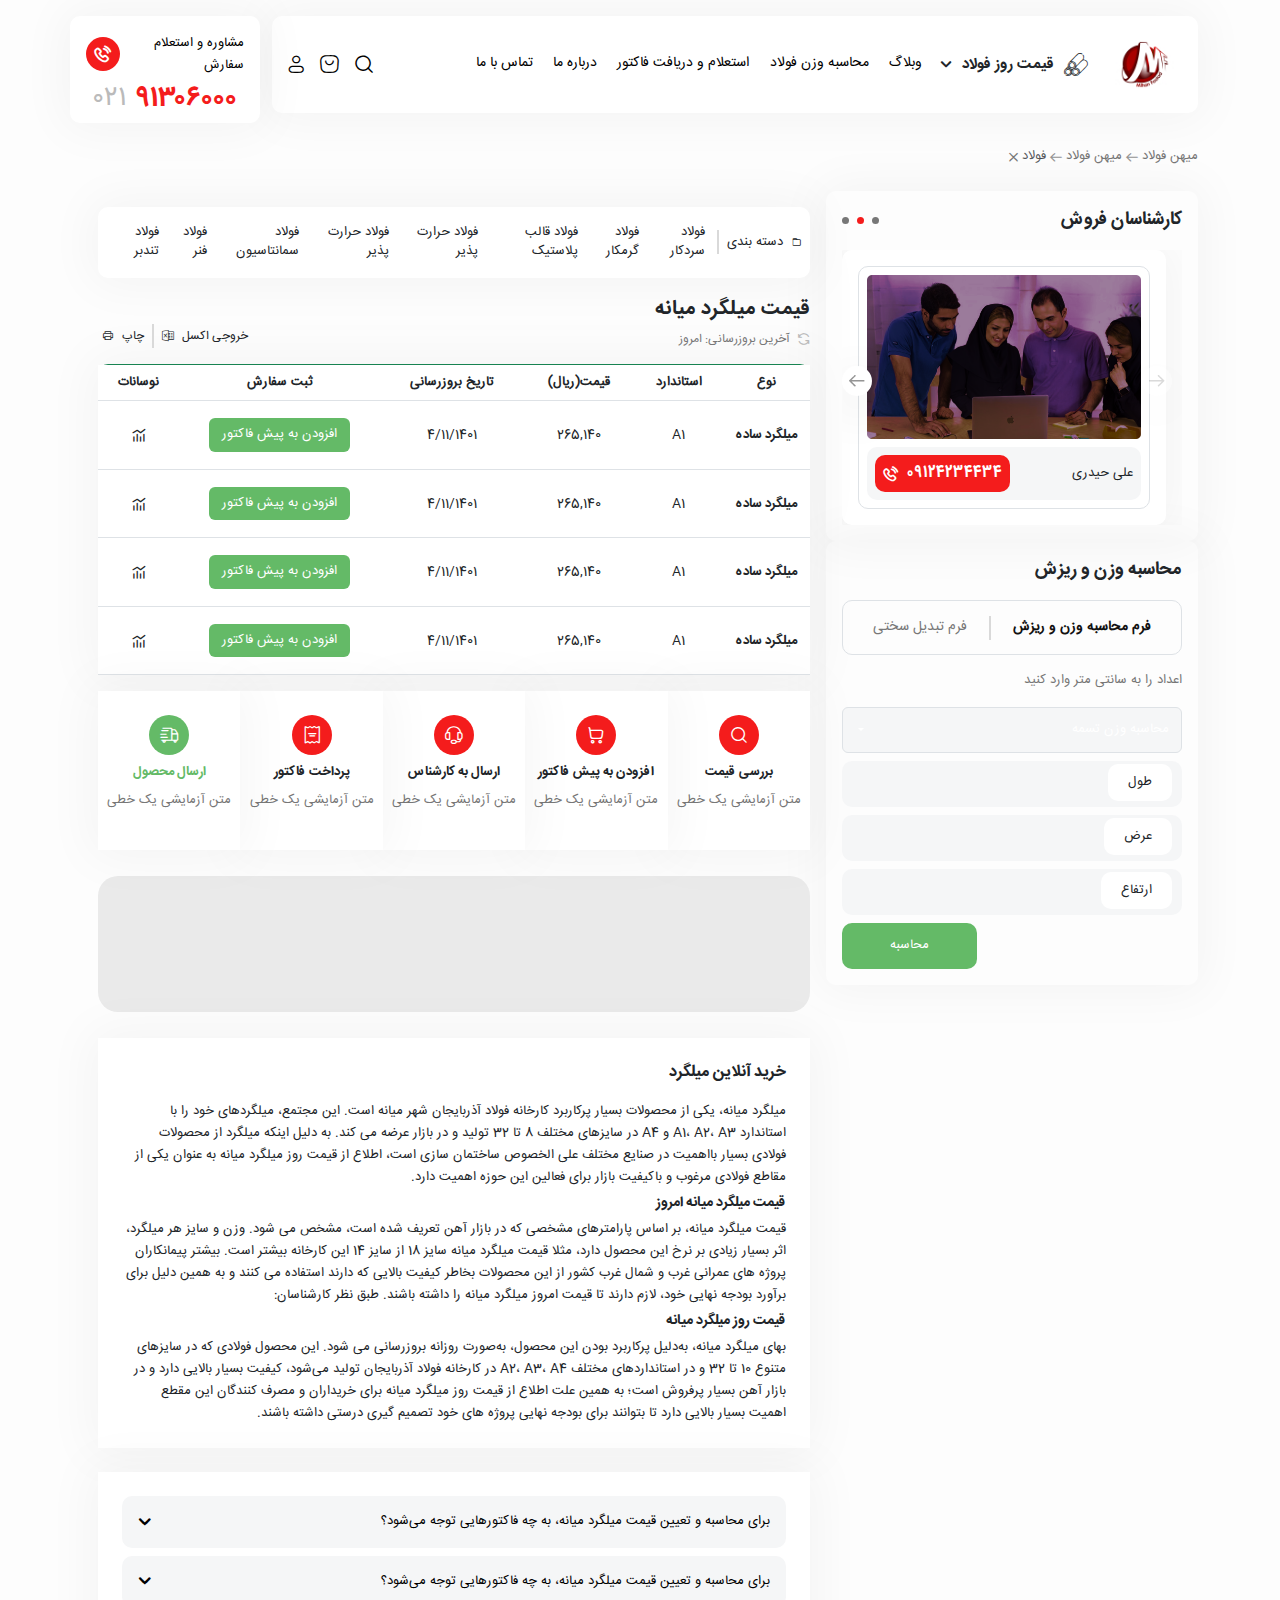
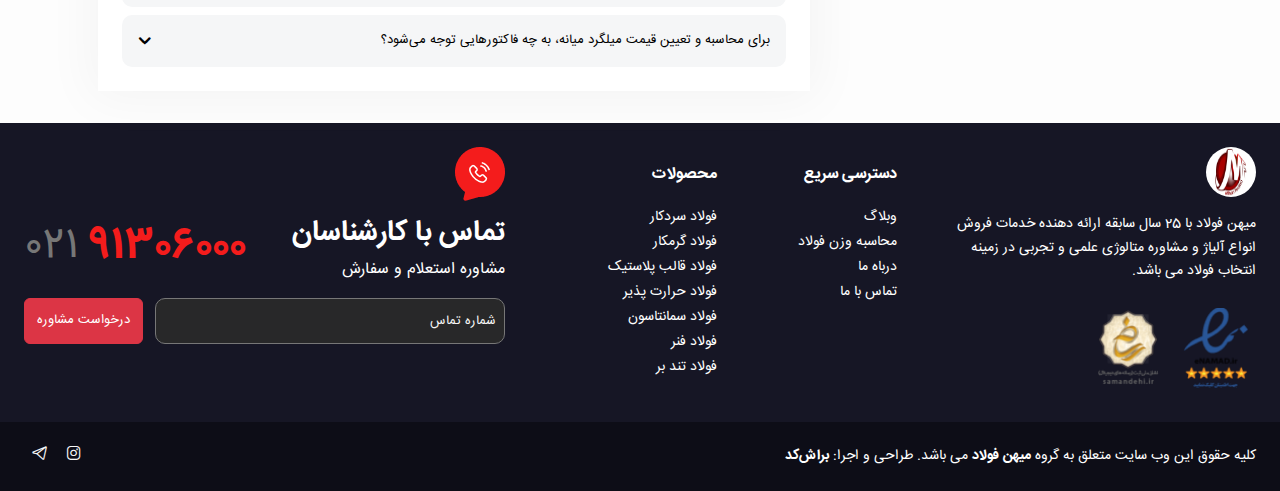
==== commit d8c1f82c: "fix swiper slider" ====
--- a/archive.html
+++ b/archive.html
@@ -207,7 +207,75 @@
                                     <div class="rounded-circle bg-stone" style="width:7px; height:7px;"></div>
                                 </div>
                             </div>
-                            <div class="border p-2 rounded10">
+                            <div class="swiper mySwiper pe-lg-3" id="experts" dir="rtl">
+                                <div class="swiper-wrapper">
+
+                                    <div class="swiper-slide bg-white white-shadow rounded10 p-3 flex-column">
+                                        <div class="border p-2 rounded10">
+                                            <div class="w-100">
+                                                <img class="w-100" src="images/global/video-cover.png" />
+                                            </div>
+                                            <div class="bg-gray d-flex align-items-center justify-content-between mt-2 p-2 rounded10 ">
+                                                <p class="m-0 f13">علی حیدری</p>
+                                                <div class="bg-red d-flex align-items-center rounded10 p-2">
+                                                    <p class="text-white m-0 f14 fw-bold">09124234434</p>
+                                                    <i class="icon-phone me-2"></i>
+                                                </div>
+                                            </div>
+                                        </div>
+                                    </div>
+                                    <div class="swiper-slide bg-white white-shadow rounded10 p-3 flex-column">
+                                        <div class="border p-2 rounded10">
+                                            <div class="w-100">
+                                                <img class="w-100" src="images/global/video-cover.png" />
+                                            </div>
+                                            <div class="bg-gray d-flex align-items-center justify-content-between mt-2 p-2 rounded10 ">
+                                                <p class="m-0 f13">علی حیدری</p>
+                                                <div class="bg-red d-flex align-items-center rounded10 p-2">
+                                                    <p class="text-white m-0 f14 fw-bold">09124234434</p>
+                                                    <i class="icon-phone me-2"></i>
+                                                </div>
+                                            </div>
+                                        </div>
+                                    </div>
+                                    <div class="swiper-slide bg-white white-shadow rounded10 p-3 flex-column">
+                                        <div class="border p-2 rounded10">
+                                            <div class="w-100">
+                                                <img class="w-100" src="images/global/video-cover.png" />
+                                            </div>
+                                            <div class="bg-gray d-flex align-items-center justify-content-between mt-2 p-2 rounded10 ">
+                                                <p class="m-0 f13">علی حیدری</p>
+                                                <div class="bg-red d-flex align-items-center rounded10 p-2">
+                                                    <p class="text-white m-0 f14 fw-bold">09124234434</p>
+                                                    <i class="icon-phone me-2"></i>
+                                                </div>
+                                            </div>
+                                        </div>
+                                    </div>
+                                    <div class="swiper-slide bg-white white-shadow rounded10 p-3 flex-column">
+                                        <div class="border p-2 rounded10">
+                                            <div class="w-100">
+                                                <img class="w-100" src="images/global/video-cover.png" />
+                                            </div>
+                                            <div class="bg-gray d-flex align-items-center justify-content-between mt-2 p-2 rounded10 ">
+                                                <p class="m-0 f13">علی حیدری</p>
+                                                <div class="bg-red d-flex align-items-center rounded10 p-2">
+                                                    <p class="text-white m-0 f14 fw-bold">09124234434</p>
+                                                    <i class="icon-phone me-2"></i>
+                                                </div>
+                                            </div>
+                                        </div>
+                                    </div>
+                                </div>
+
+                                <div
+                                    class="swiper-button-next icon-arrow-left bg-white rounded100 white-shadow2 f12 start-0">
+                                </div>
+                                <div class="swiper-button-prev icon-arrow-right bg-white rounded100 white-shadow2 f12">
+                                </div>
+                                
+                            </div>
+                            <!-- <div class="border p-2 rounded10">
                                 <div class="w-100">
                                     <img class="w-100" src="images/global/video-cover.png" />
                                 </div>
@@ -218,7 +286,7 @@
                                         <i class="icon-phone me-2"></i>
                                     </div>
                                 </div>
-                            </div>
+                            </div> -->
                         </div>
                         <div class=" bg-whtie white-shadow p-3 rounded10">
                             <p class="fw-bold f18">
@@ -339,15 +407,15 @@
                                     <td><p class="m-0 mt-2">265,140</p></td>
                                     <td><p class="m-0 mt-2">4/11/1401</p></td>
                                     <td><button class="btn bg-green-light f13">افزودن به پیش فاکتور</button></td>
-                                    <td class="pt-4"><i class="icon-chart"></i></td>
+                                    <td class="pt-4"><i class="icon-chart f20"></i></td>
 
                                     <tr>
                                         <td><p class="m-0 mt-2 fw-bold">میلگرد ساده </p></td>
                                         <td><p class="m-0 mt-2">A1</p></td>
                                         <td><p class="m-0 mt-2">265,140</p></td>
                                         <td><p class="m-0 mt-2">4/11/1401</p></td>
-                                        <td><button class="btn bg-green-light text-white f13">افزودن به پیش فاکتور</button></td>
-                                        <td class="pt-4"><i class="icon-chart"></i></td>
+                                        <td><button class="btn bg-green-light f13">افزودن به پیش فاکتور</button></td>
+                                        <td class="pt-4"><i class="icon-chart f20"></i></td>
     
                                         
                                       </tr> <tr>
@@ -355,8 +423,8 @@
                                         <td><p class="m-0 mt-2">A1</p></td>
                                         <td><p class="m-0 mt-2">265,140</p></td>
                                         <td><p class="m-0 mt-2">4/11/1401</p></td>
-                                        <td><button class="btn bg-green-light text-white f13">افزودن به پیش فاکتور</button></td>
-                                        <td class="pt-4"><i class="icon-chart"></i></td>
+                                        <td><button class="btn bg-green-light f13">افزودن به پیش فاکتور</button></td>
+                                        <td class="pt-4"><i class="icon-chart f20"></i></td>
     
                                         
                                       </tr> <tr>
@@ -364,8 +432,8 @@
                                         <td><p class="m-0 mt-2">A1</p></td>
                                         <td><p class="m-0 mt-2">265,140</p></td>
                                         <td><p class="m-0 mt-2">4/11/1401</p></td>
-                                        <td><button class="btn bg-green-light text-white f13">افزودن به پیش فاکتور</button></td>
-                                        <td class="pt-4"><i class="icon-chart"></i></td>
+                                        <td><button class="btn bg-green-light f13">افزودن به پیش فاکتور</button></td>
+                                        <td class="pt-4"><i class="icon-chart f20"></i></td>
     
                                         
                                       </tr>
--- a/style.css
+++ b/style.css
@@ -921,6 +921,16 @@
   padding: 17px 0 17px 0;
 }
 
+#categories #experts .icon-arrow-right::after,
+#categories #experts .icon-arrow-left::after {
+  display: none;
+}
+
+#categories #experts .icon-arrow-right,
+#categories #experts .icon-arrow-left {
+  width: 30px;
+  height: 30px;
+}
 
 /*single Page */
 
@@ -947,6 +957,11 @@
 
 
 
+
+
+.btn{
+  color: #fff;
+}
 .btn:hover{
   color: #64ba67;
   border: 1px solid #64ba67;
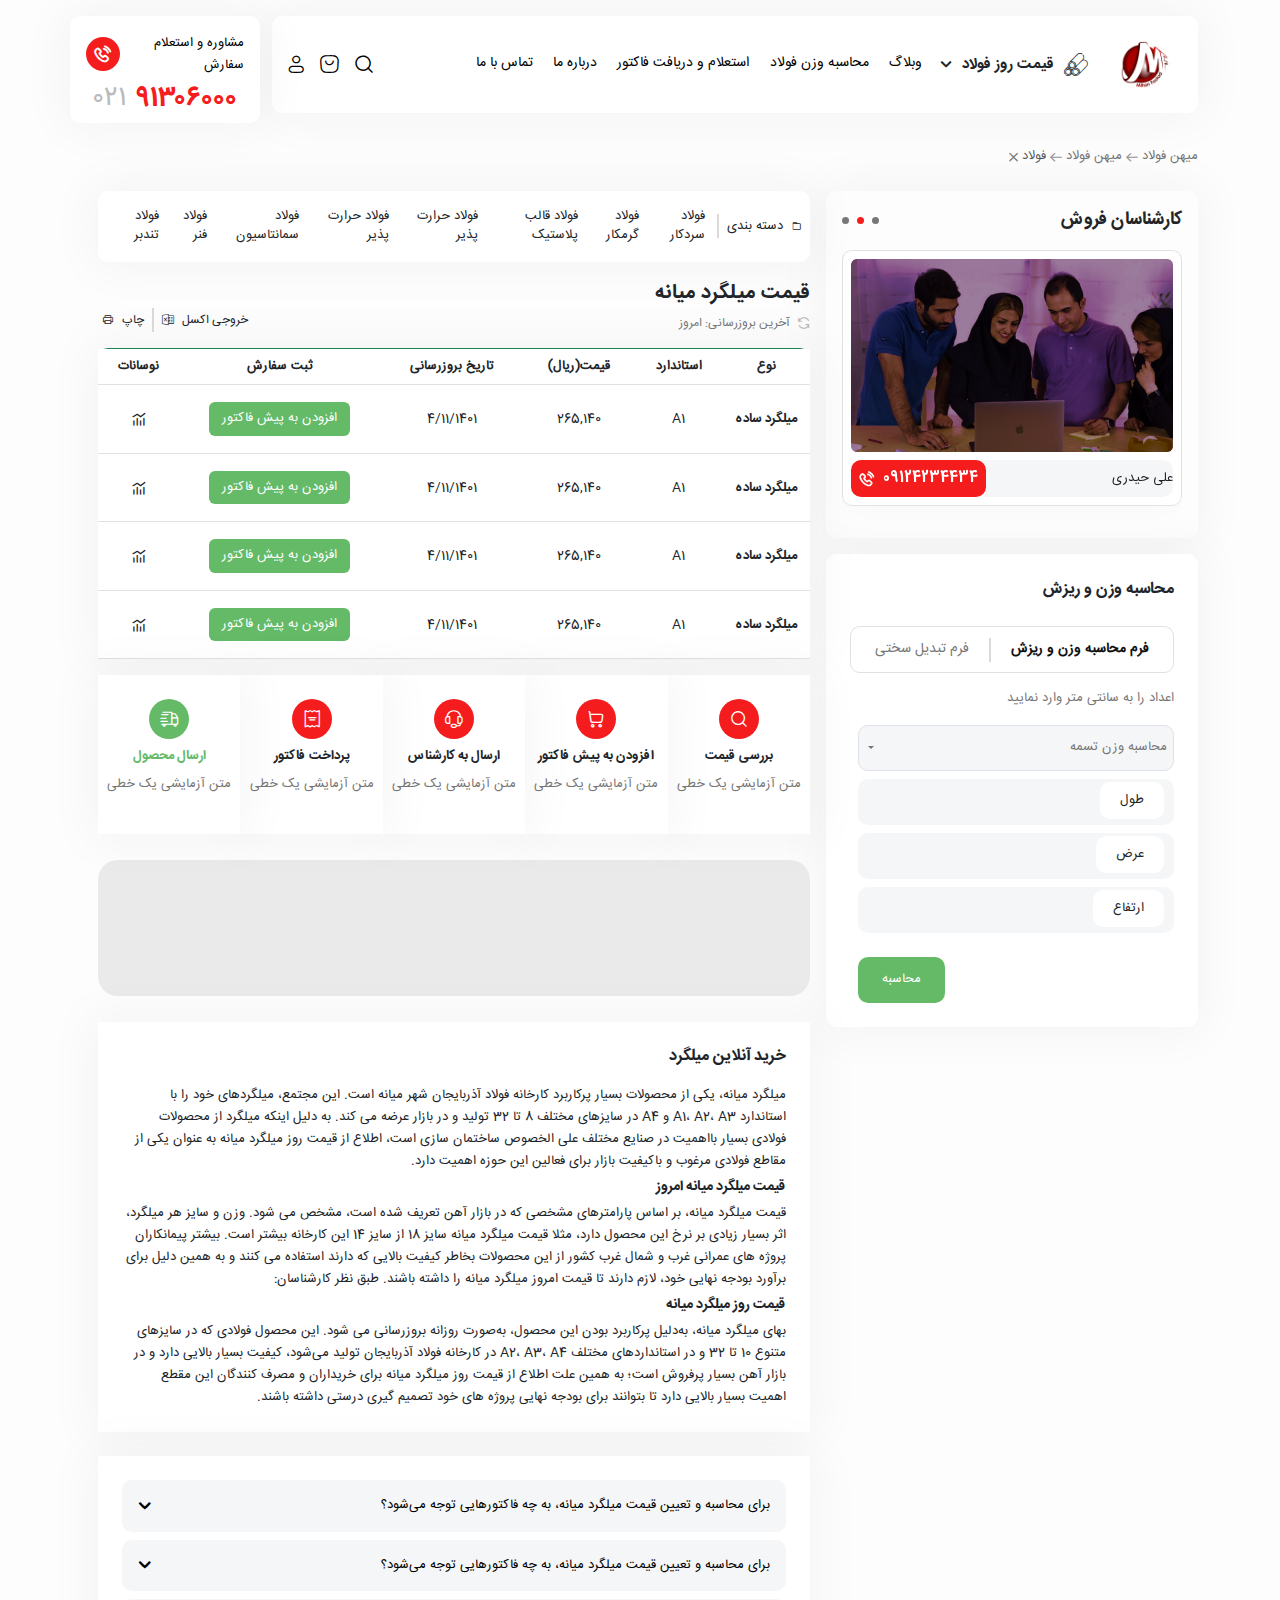
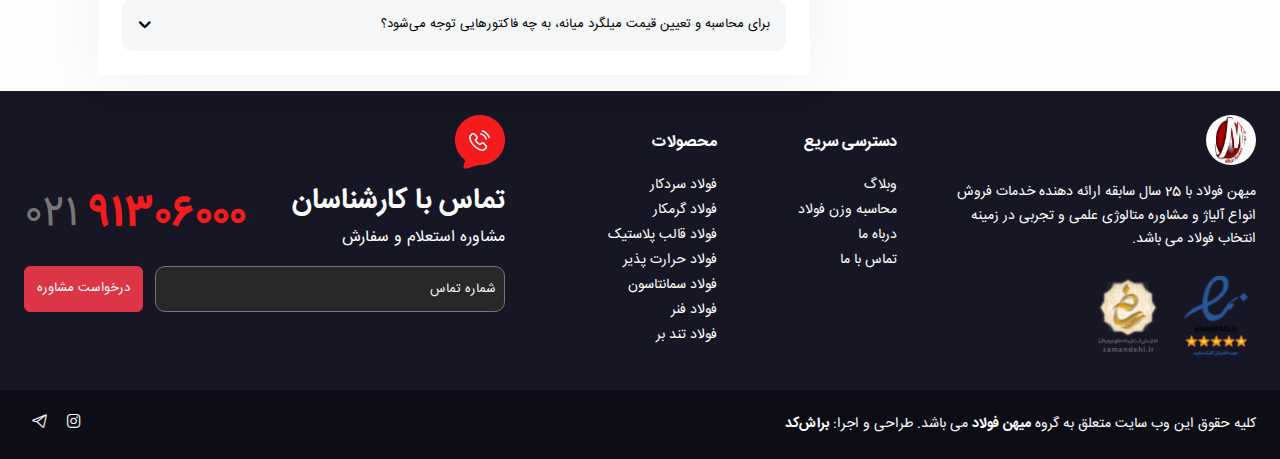
==== commit 71398f97: "change some styles" ====
--- a/archive.html
+++ b/archive.html
@@ -207,10 +207,24 @@
                                     <div class="rounded-circle bg-stone" style="width:7px; height:7px;"></div>
                                 </div>
                             </div>
-                            <div class="swiper mySwiper pe-lg-3" id="experts" dir="rtl">
-                                <div class="swiper-wrapper">
-
-                                    <div class="swiper-slide bg-white white-shadow rounded10 p-3 flex-column">
+                            <div class="swiper mySwiper pe-lg-3 bg-white " style="padding:0px !important" id="experts" dir="rtl" >
+                                <div class="swiper-wrapper bg-white">
+
+                                    <div class="swiper-slide bg-white white-shadow rounded10 p-3 flex-column"  style="padding:0px !important">
+                                        <div class="border p-2 rounded10">
+                                            <div class="w-100">
+                                                <img class="w-100" src="images/global/video-cover.png" />
+                                            </div>
+                                            <div class="bg-gray d-flex align-items-center justify-content-between mt-2  rounded10 ">
+                                                <p class="m-0 f13">علی حیدری</p>
+                                                <div class="bg-red d-flex align-items-center rounded10 p-2">
+                                                    <p class="text-white m-0 f14 fw-bold">09124234434</p>
+                                                    <i class="icon-phone me-2"></i>
+                                                </div>
+                                            </div>
+                                        </div>
+                                    </div>
+                                    <div class="swiper-slide bg-white white-shadow rounded10 p-3 flex-column"  style="padding:0px !important">
                                         <div class="border p-2 rounded10">
                                             <div class="w-100">
                                                 <img class="w-100" src="images/global/video-cover.png" />
@@ -224,7 +238,7 @@
                                             </div>
                                         </div>
                                     </div>
-                                    <div class="swiper-slide bg-white white-shadow rounded10 p-3 flex-column">
+                                    <div class="swiper-slide bg-white white-shadow rounded10 p-3 flex-column"  style="padding:0px !important">
                                         <div class="border p-2 rounded10">
                                             <div class="w-100">
                                                 <img class="w-100" src="images/global/video-cover.png" />
@@ -238,7 +252,7 @@
                                             </div>
                                         </div>
                                     </div>
-                                    <div class="swiper-slide bg-white white-shadow rounded10 p-3 flex-column">
+                                    <div class="swiper-slide bg-white white-shadow rounded10 p-3 flex-column"  style="padding:0px !important">
                                         <div class="border p-2 rounded10">
                                             <div class="w-100">
                                                 <img class="w-100" src="images/global/video-cover.png" />
@@ -252,20 +266,6 @@
                                             </div>
                                         </div>
                                     </div>
-                                    <div class="swiper-slide bg-white white-shadow rounded10 p-3 flex-column">
-                                        <div class="border p-2 rounded10">
-                                            <div class="w-100">
-                                                <img class="w-100" src="images/global/video-cover.png" />
-                                            </div>
-                                            <div class="bg-gray d-flex align-items-center justify-content-between mt-2 p-2 rounded10 ">
-                                                <p class="m-0 f13">علی حیدری</p>
-                                                <div class="bg-red d-flex align-items-center rounded10 p-2">
-                                                    <p class="text-white m-0 f14 fw-bold">09124234434</p>
-                                                    <i class="icon-phone me-2"></i>
-                                                </div>
-                                            </div>
-                                        </div>
-                                    </div>
                                 </div>
 
                                 <div
@@ -288,11 +288,11 @@
                                 </div>
                             </div> -->
                         </div>
-                        <div class=" bg-whtie white-shadow p-3 rounded10">
-                            <p class="fw-bold f18">
+                        <div class=" bg-whtie white-shadow p-3 rounded10 bg-white p-4 rounded10 mt-3">
+                            <p class="fw-bold f16">
                                 محاسبه وزن و ریزش
                             </p>
-                            <div class="border rounded10 p-2 f14">
+                            <div class="border rounded10 p-1 f14 mt-4">
                                 <ul class="nav nav-pills nav-fill p-0 d-flex align-items-center">
                                     <li class="nav-item">
                                     <a class="nav-link active" aria-current="page" href="#">فرم محاسبه وزن و ریزش</a>
@@ -303,46 +303,53 @@
                                     </li>
                                 </ul>
                             </div>
-                            <p class="text-subtitle my-3 f13">اعداد را به سانتی متر وارد کنید</p>
-                            <div class="d-flex align-items-end flex-column">
-                            <div class="dropdown w-100">
-                                <button type="button" class="f13 btn border dropdown-toggle w-100 d-flex align-items-center justify-content-between bg-gray h-46" data-bs-toggle="dropdown">
-                                  محاسبه وزن تسمه
-                                </button>
-                                <ul class="dropdown-menu">
-                                  <li><a class="dropdown-item" href="#">Link 1</a></li>
-                                  <li><a class="dropdown-item" href="#">Link 2</a></li>
-                                  <li><a class="dropdown-item" href="#">Link 3</a></li>
-                                </ul>
-                              </div> 
-                              <div class="dropdown w-100 mt-2 relative">
-                               <input  />
-                               <div class="tag">
-                                <p class="m-0">طول</p>
-                               </div>
-                              </div> 
-                              <div class="dropdown w-100 mt-2">
-                                <input  />
-                                <div class="tag">
-                                 <p class="m-0">عرض</p>
-                                </div>
-                              </div> 
-                              <div class="dropdown w-100 mt-2">
-                                <input  />
-                               <div class="tag">
-                                <p class="m-0">ارتفاع</p>
-                               </div>
-                              </div> 
-
-                              <button class="rounded10 bg-green-light f13 text-white px-5 h-46 border-0 mt-2">
-                                محاسبه
-                              </button>
-                            </div>
+                            <div class="d-flex flex-column align-items-end justify-content-end rounded10 ms-2  ">
+                                <div class="d-flex flex-column w-100">
+                                    <p class="f13 text-subtitle my-3">اعداد را به سانتی متر وارد نمایید</p>   
+                            </div>
+                                <div class="dropdown w-100">
+                                    <button type="button" class="f13 text-subtitle rounded10 border dropdown-toggle w-100 d-flex align-items-center justify-content-between bg-gray h-46" data-bs-toggle="dropdown">
+                                      محاسبه وزن تسمه
+                                    </button>
+                                    <ul class="dropdown-menu">
+                                      <li><a class="dropdown-item" href="#">Link 1</a></li>
+                                      <li><a class="dropdown-item" href="#">Link 2</a></li>
+                                      <li><a class="dropdown-item" href="#">Link 3</a></li>
+                                    </ul>
+                                  </div> 
+                                  <div class="dropdown w-100 mt-2 relative">
+                                   <input id="length" />
+                                   <div class="tag">
+                                    <p class="m-0" >طول</p>
+                                   </div>
+                                  </div> 
+                                  <div class="dropdown w-100 mt-2">
+                                    <input id="width" />
+                                    <div class="tag">
+                                     <p class="m-0" >عرض</p>
+                                    </div>
+                                  </div> 
+                                  <div class="dropdown w-100 mt-2">
+                                    <input id="height" />
+                                   <div class="tag">
+                                    <p class="m-0" >ارتفاع</p>
+                                   </div>
+                                  </div> 
+                                  <p class="text-red text-right f12 w-100 m-2 pe-4" id="errorForCalculateWeight"></p>
+    
+                                  <div class="d-flex align-items-center justify-content-between">
+                                    <p class="m-0 ms-3" id="weight"></p>
+                                    <button class="rounded10 bg-green-light f13 text-white px-4 h-46 border-0 mt-2" onclick="submitForCalculateWeight()">
+                                        محاسبه
+                                      </button>
+                                  </div>        
+                            </div>
+                           
                         </div>
                     </div> 
 
                     <div class="col-8">
-                        <div class="p-3">
+                        <div class="px-3">
                         <div class="w-100 bg-white white-shadow d-flex align-items-center py-3 px-2 rounded10">
                             <i class="icon-category f11 ms-2"></i>
                             <p class="f13 m-0 text-nowrap">دسته بندی</p>
--- a/style.css
+++ b/style.css
@@ -928,8 +928,9 @@
 
 #categories #experts .icon-arrow-right,
 #categories #experts .icon-arrow-left {
-  width: 30px;
-  height: 30px;
+  display: none;
+  /* width: 30px;
+  height: 30px; */
 }
 
 /*single Page */
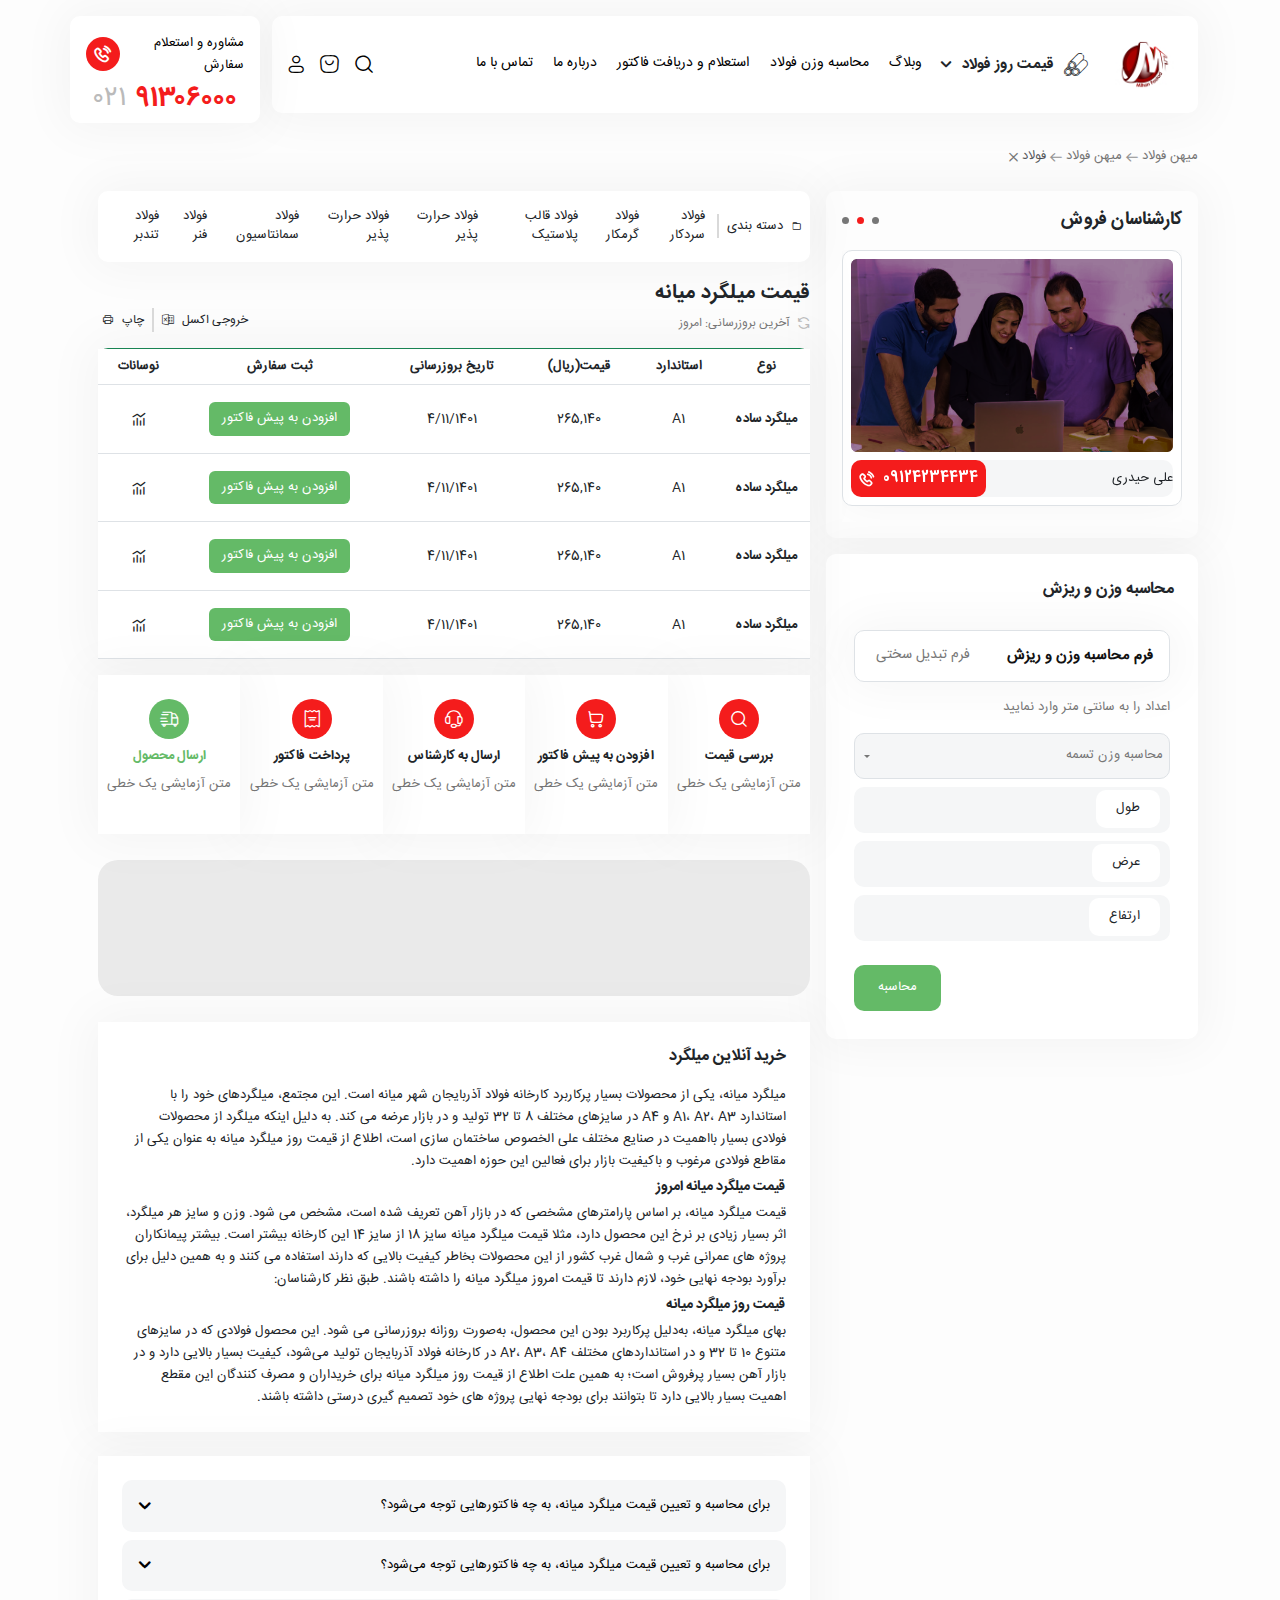
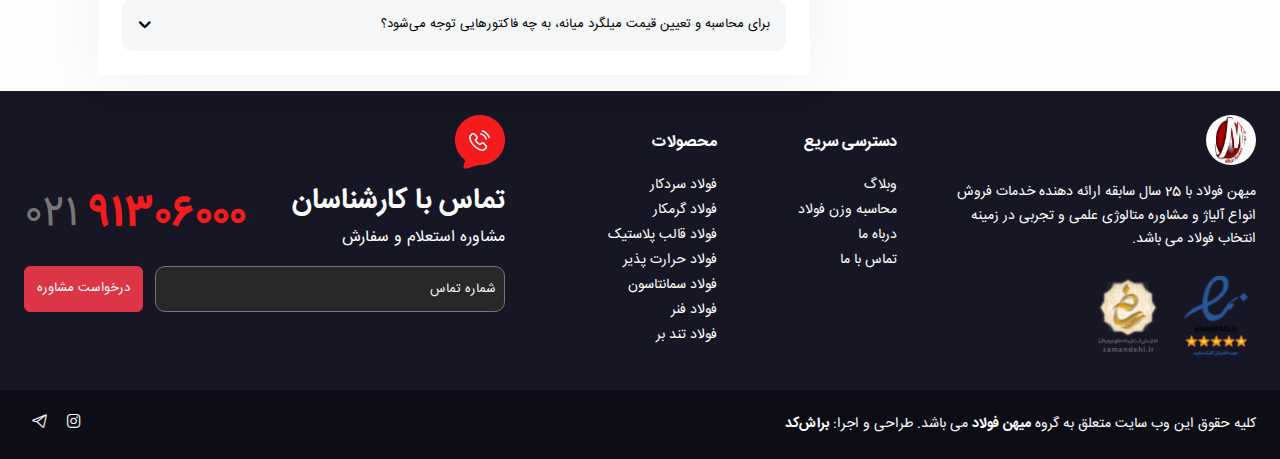
==== commit 42c8148c: "change some styles" ====
--- a/archive.html
+++ b/archive.html
@@ -275,75 +275,80 @@
                                 </div>
                                 
                             </div>
-                            <!-- <div class="border p-2 rounded10">
-                                <div class="w-100">
-                                    <img class="w-100" src="images/global/video-cover.png" />
-                                </div>
-                                <div class="bg-gray d-flex align-items-center justify-content-between mt-2 p-2 rounded10 ">
-                                    <p class="m-0 f13">علی حیدری</p>
-                                    <div class="bg-red d-flex align-items-center rounded10 p-2">
-                                        <p class="text-white m-0 f14 fw-bold">09124234434</p>
-                                        <i class="icon-phone me-2"></i>
-                                    </div>
-                                </div>
-                            </div> -->
+                            
                         </div>
                         <div class=" bg-whtie white-shadow p-3 rounded10 bg-white p-4 rounded10 mt-3">
                             <p class="fw-bold f16">
                                 محاسبه وزن و ریزش
                             </p>
-                            <div class="border rounded10 p-1 f14 mt-4">
-                                <ul class="nav nav-pills nav-fill p-0 d-flex align-items-center">
-                                    <li class="nav-item">
-                                    <a class="nav-link active" aria-current="page" href="#">فرم محاسبه وزن و ریزش</a>
-                                    </li>
-                                    <div class="small_line"></div>
-                                    <li class="nav-item">
-                                    <a class="nav-link text-subtitle" href="#">فرم تبدیل سختی</a>
-                                    </li>
-                                </ul>
-                            </div>
-                            <div class="d-flex flex-column align-items-end justify-content-end rounded10 ms-2  ">
-                                <div class="d-flex flex-column w-100">
-                                    <p class="f13 text-subtitle my-3">اعداد را به سانتی متر وارد نمایید</p>   
-                            </div>
-                                <div class="dropdown w-100">
-                                    <button type="button" class="f13 text-subtitle rounded10 border dropdown-toggle w-100 d-flex align-items-center justify-content-between bg-gray h-46" data-bs-toggle="dropdown">
-                                      محاسبه وزن تسمه
+                            <div class=" rounded10 p-1 f14 mt-4 ">
+
+                                <div class="border nav align-items-start white-shadow rounded10 py-1 nav-pills col-12 col-lg-2 d-flex w-100 nav nav-pills nav-fill p-0 d-flex align-items-center"
+                                id="v-pills-tab" role="tablist">
+                                    <button
+                                    class="w-auto nav-link f15 l25-43 bg-transparent text-subtitle w-100 text-end position-relative active"
+                                    id="v-pills-sardkaar-tab" data-bs-toggle="pill" data-bs-target="#v-pills-sardkaar"
+                                    type="button" role="tab" aria-controls="v-pills-sardkaar" aria-selected="true">فرم محاسبه وزن و ریزش</button>
+                                   
+                                    <button class="w-auto nav-link bg-transparent text-subtitle w-100 text-end position-relative"
+                                    id="v-pills-garmkaar-tab" data-bs-toggle="pill" data-bs-target="#v-pills-garmkaar"
+                                    type="button" role="tab" aria-controls="v-pills-garmkaar" aria-selected="false">
+                                    فرم تبدیل سختی
                                     </button>
-                                    <ul class="dropdown-menu">
-                                      <li><a class="dropdown-item" href="#">Link 1</a></li>
-                                      <li><a class="dropdown-item" href="#">Link 2</a></li>
-                                      <li><a class="dropdown-item" href="#">Link 3</a></li>
-                                    </ul>
-                                  </div> 
-                                  <div class="dropdown w-100 mt-2 relative">
-                                   <input id="length" />
-                                   <div class="tag">
-                                    <p class="m-0" >طول</p>
-                                   </div>
-                                  </div> 
-                                  <div class="dropdown w-100 mt-2">
-                                    <input id="width" />
-                                    <div class="tag">
-                                     <p class="m-0" >عرض</p>
-                                    </div>
-                                  </div> 
-                                  <div class="dropdown w-100 mt-2">
-                                    <input id="height" />
-                                   <div class="tag">
-                                    <p class="m-0" >ارتفاع</p>
-                                   </div>
-                                  </div> 
-                                  <p class="text-red text-right f12 w-100 m-2 pe-4" id="errorForCalculateWeight"></p>
-    
-                                  <div class="d-flex align-items-center justify-content-between">
-                                    <p class="m-0 ms-3" id="weight"></p>
-                                    <button class="rounded10 bg-green-light f13 text-white px-4 h-46 border-0 mt-2" onclick="submitForCalculateWeight()">
-                                        محاسبه
-                                      </button>
-                                  </div>        
-                            </div>
+                                </div>
+                            <div class="tab-content col-12  " id="v-pills-tabContent">
+                                <div class="tab-pane fade show active" id="v-pills-sardkaar" role="tabpanel"
+                                    aria-labelledby="v-pills-sardkaar-tab">
+                                    <div dir="rtl">
+                                        <div class="d-flex flex-column align-items-end justify-content-end rounded10  ">
+                                            <div class="d-flex flex-column w-100">
+                                                <p class="f13 text-subtitle my-3">اعداد را به سانتی متر وارد نمایید</p>   
+                                        </div>
+                                            <div class="dropdown w-100">
+                                                <button type="button" class="f13 text-subtitle rounded10 border dropdown-toggle w-100 d-flex align-items-center justify-content-between bg-gray h-46" data-bs-toggle="dropdown">
+                                                  محاسبه وزن تسمه
+                                                </button>
+                                                <ul class="dropdown-menu">
+                                                  <li><a class="dropdown-item" href="#">Link 1</a></li>
+                                                  <li><a class="dropdown-item" href="#">Link 2</a></li>
+                                                  <li><a class="dropdown-item" href="#">Link 3</a></li>
+                                                </ul>
+                                              </div> 
+                                              <div class="dropdown w-100 mt-2 relative">
+                                               <input id="length" />
+                                               <div class="tag">
+                                                <p class="m-0" >طول</p>
+                                               </div>
+                                              </div> 
+                                              <div class="dropdown w-100 mt-2">
+                                                <input id="width" />
+                                                <div class="tag">
+                                                 <p class="m-0" >عرض</p>
+                                                </div>
+                                              </div> 
+                                              <div class="dropdown w-100 mt-2">
+                                                <input id="height" />
+                                               <div class="tag">
+                                                <p class="m-0" >ارتفاع</p>
+                                               </div>
+                                              </div> 
+                                              <p class="text-red text-right f12 w-100 m-2 pe-4" id="errorForCalculateWeight"></p>
+                
+                                              <div class="d-flex align-items-center justify-content-between">
+                                                <p class="m-0 ms-3" id="weight"></p>
+                                                <button class="rounded10 bg-green-light f13 text-white px-4 h-46 border-0 mt-2" onclick="submitForCalculateWeight()">
+                                                    محاسبه
+                                                  </button>
+                                              </div>        
+                                        </div>
+                                    </div>
+                                </div>
+                                <div class="tab-pane fade" id="v-pills-garmkaar" role="tabpanel"
+                                    aria-labelledby="v-pills-garmkaar-tab">...</div>
+                                </div>
+                             
+                            </div>
+                         
                            
                         </div>
                     </div> 
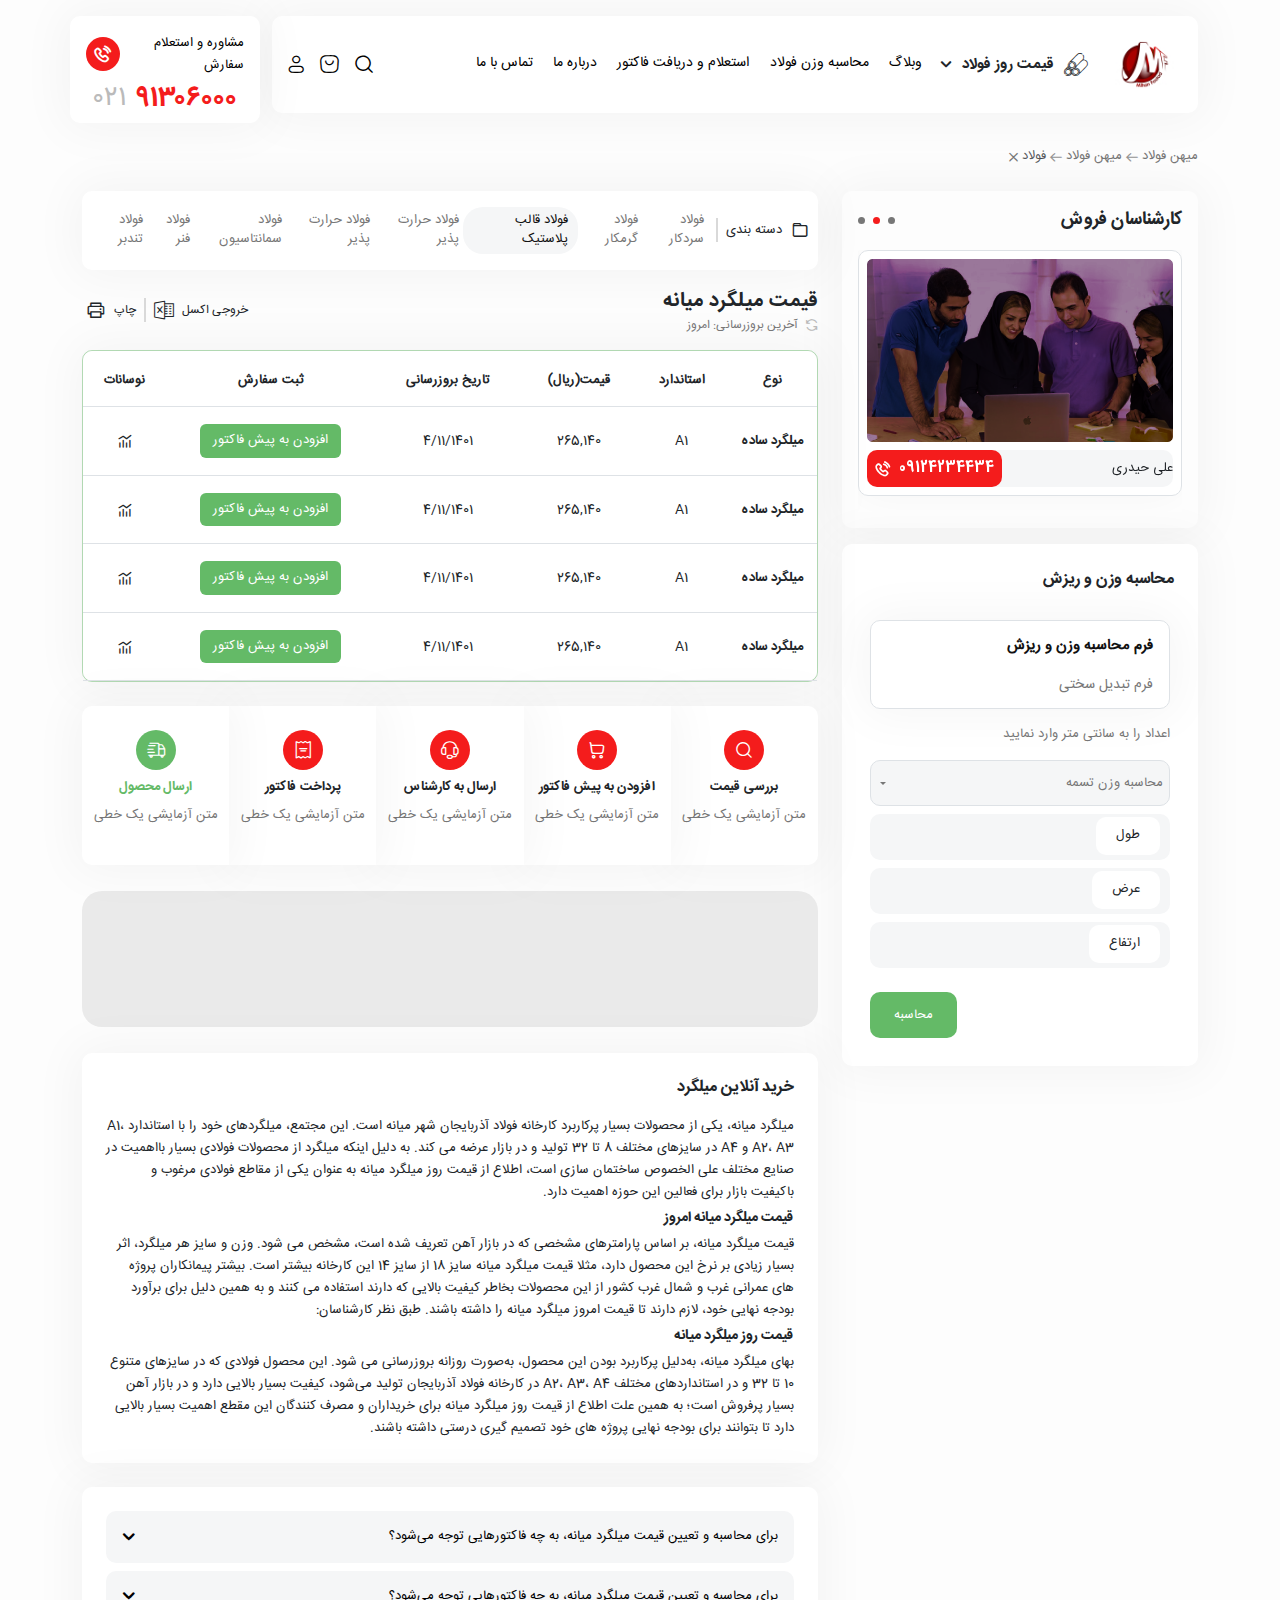
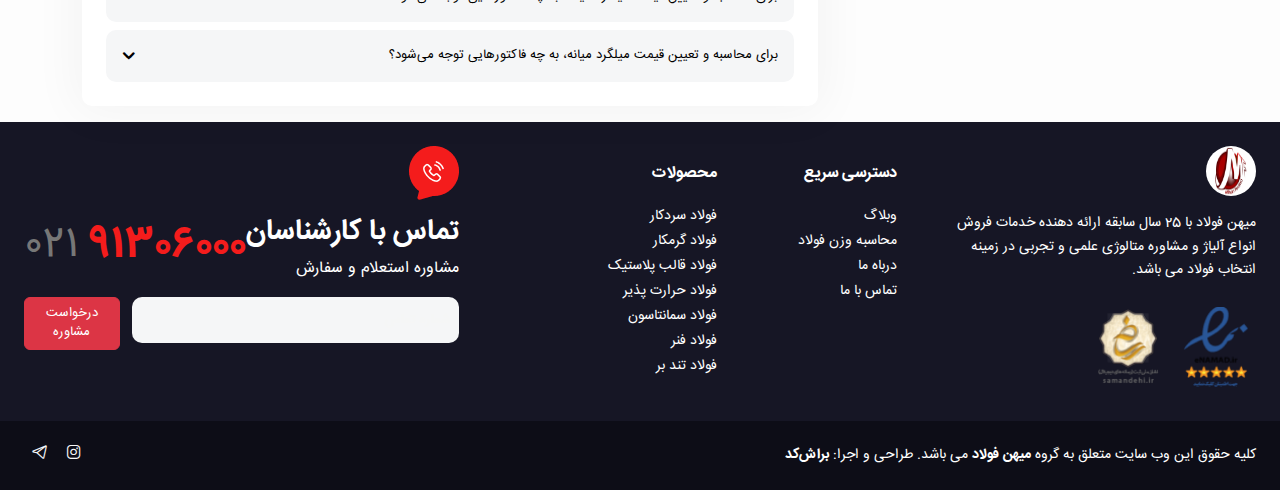
==== commit 8fad9818: "fix some archive styles" ====
--- a/archive.html
+++ b/archive.html
@@ -196,7 +196,6 @@
     <div id="categories" class="mt-3">
         <div class="container">
             <div class="row">
-                <div class="col-12 d-flex">
                     <div class="col-4">
                         <div class=" bg-whtie white-shadow p-3 rounded10">
                             <div class="d-flex justify-content-between align-items-center mb-3 ">
@@ -344,7 +343,72 @@
                                     </div>
                                 </div>
                                 <div class="tab-pane fade" id="v-pills-garmkaar" role="tabpanel"
-                                    aria-labelledby="v-pills-garmkaar-tab">...</div>
+                                    aria-labelledby="v-pills-garmkaar-tab">
+                                    <div class="d-flex flex-column align-items-end justify-content-end rounded10 ">
+                                        <div class="d-flex flex-column w-100">
+                                        <!-- <p class="f18 fw-bold mb-1">تبدیل سختی</p> -->
+                                        <p class="f13 text-subtitle my-2">در جدول زیر سه مقیاس ویکرز، برینل و راکول نوشته شده است.</p>
+                                    </div>
+                                        <div class="border p-2 rounded10">
+                                            <p class="f12 text-subtitle l20-35 m-0">معمولاً سختی حاکی از مقاومت در برابر تغییر شکل بوده و این خاصیت در فلزات معیاری از مقاومت آنها در برابر تغییر شکل پلاستیک یا مومسان است .</p>
+                                        </div>
+                                        <div class="dropdown w-100 mt-2" id="mySelect" onChange="getOption()">
+                                            <div class="dropdown w-100 mt-2 bg-gray border-1 rounded10 px-2">
+                                                
+                                                <select id="select1" id="ddlViewBy" name="one" class="dropdown-select w-100 h-46 px-2 bg-gray border-0 rounded10 f13 px-2">
+                                                  <option>HB</option>
+                                                  <option value="76.0">76.0</option>
+                                                  <option value="80.7" >80.7</option>
+                                                  <option value="85.5">85.5</option>
+                                                  <option value="90.2">90.2</option>
+                                                  <option value="96.0">96.0</option>
+                                                  <option value="102" >102</option>
+                                                  <option value="107">107</option>
+                                                  <option value="114">114</option>
+                                                  <option value="76.0">76.0</option>
+                                                  <option value="121" >121</option>
+                                                  <option value="127">127</option>
+                                                  <option value="135">135</option>
+                                                  <option value="143">143</option>
+                                                  <option value="150" >150</option>
+                                                  <option value="158">158</option>
+                                                  <option value="166">166</option>
+                                                  <option value="174">174</option>
+                                                  <option value="182" >182</option>
+                                                  <option value="191">191</option>
+                                                  <option value="200">200</option>
+                                                  <option value="209">209</option>
+                                                  <option value="219" >219</option>
+                                                  <option value="228">228</option>
+                                                  <option value="238">238</option>
+                                                  <option value="247" >247</option>
+                                                  <option value="257">257</option>
+                                                  <option value="268">268</option>
+                                                  <option value="278">278</option>
+                                                  <option value="289" >289</option>
+                                                  <option value="299">299</option>
+                                                  <option value="311">311</option>
+                                                  <option value="322">322</option>
+                                                  <option value="334" >334</option>
+                                                  <option value="346">346</option>
+                                                  <option value="358">358</option>
+                                                </select>
+                                            </div> 
+                                          </div> 
+                                          <div class="dropdown-select w-100 h-46 px-2 bg-gray border-0 rounded10 f13 px-2 mt-2  d-flex align-items-center px-3">
+                                            <p class="m-0" id="test1"></p>
+                                          </div>
+                                         <div class="dropdown-select w-100 h-46 px-2 bg-gray border-0 rounded10 f13 px-2 mt-2 d-flex align-items-center px-3">
+                                            <p class="m-0" id="test2"></p>
+                                          </div>
+            
+                                          <p class="text-red text-right f12 w-100 m-2 pe-4" id="Traslate"></p>
+                                          <button class="rounded10 bg-green-light f13 text-white px-4 h-46 border-0 mt-2">
+                                            محاسبه
+                                          </button>
+                                    </div>
+                                
+                                </div>
                                 </div>
                              
                             </div>
@@ -354,62 +418,64 @@
                     </div> 
 
                     <div class="col-8">
-                        <div class="px-3">
                         <div class="w-100 bg-white white-shadow d-flex align-items-center py-3 px-2 rounded10">
-                            <i class="icon-category f11 ms-2"></i>
+                            <i class="icon-category f20 ms-2"></i>
                             <p class="f13 m-0 text-nowrap">دسته بندی</p>
                             <div class="small_line mx-2"></div>
-                            <ul class="d-flex f13 justify-content-between p-0 w-100 mb-0">
-                                <li class="mx-1">
+                            <ul class="d-flex f13 justify-content-between p-0 w-100 mb-0 text-subtitle ">
+                                <li class="mx-1 py-1">
                                     <p>فولاد سردکار</p>
                                 </li>
-                                <li class="mx-1">
+                                <li class="mx-1 py-1">
                                     <p>فولاد گرمکار</p>
                                 </li>
-                                <li class="">
+                                <li class="activeCategoryTab py-1">
                                     <p>فولاد قالب پلاستیک</p>
                                 </li>
-                                <li class="mx-1">
+                                <li class="mx-1 py-1">
                                     <p>فولاد حرارت پذیر </p>
                                 </li>
-                                <li class="mx-1">
+                                <li class="mx-1 py-1">
                                     <p>فولاد حرارت پذیر </p>
                                 </li>
-                                <li class="mx-1">
+                                <li class="mx-1 py-1">
                                     <p>فولاد سمانتاسیون  </p>
                                 </li>
-                                <li class="mx-1">
+                                <li class="mx-1 py-1">
                                     <p>فولاد فنر  </p>
                                 </li>
-                                <li class="mx-1">
+                                <li class="mx-1 py-1">
                                     <p>فولاد تندبر  </p>
                                 </li>
                             </ul>
                         </div>
-                        <p class="f20 fw-bold mt-3 mb-0">قیمت میلگرد میانه</p>
-                        <div class="d-flex justify-content-between align-items-end">
-                            <div class="d-flex align-items-center">
-                                <i class="icon-return f12 ms-2"></i>
-                                <p class="text-subtitle f12 mb-0">آخرین بروزرسانی: امروز</p>
+
+                        <div class="d-flex justify-content-between align-items-center mt-3">
+                            <div>
+                                <p class="f20 fw-bold mb-0">قیمت میلگرد میانه</p>
+                                <div class="d-flex align-items-center">
+                                    <i class="icon-return f12 ms-2"></i>
+                                    <p class="text-subtitle f12 mb-0">آخرین بروزرسانی: امروز</p>
+                                </div>
                             </div>
                             <div class="d-flex align-items-center f12">
                                 <p class="mb-0 mx-1">خروجی اکسل</p>
-                                <i class="icon-excel mx-1"></i>
+                                <i class="icon-excel mx-1 f20"></i>
                                 <div class="small_line mx-1"></div>
                                 <p  class="mb-0 mx-1">چاپ</p>
-                                <i class="icon-Printer mx-1"></i>
-                            </div>
-                        </div>
-                        <div class="border-top rounded10 w-100 text-center mt-3 border-success">
-                            <table class="table f13 bg-white white-shadow">
+                                <i class="icon-Printer f20 mx-1"></i>
+                            </div>
+                        </div>
+                        <div class="rounded10 w-100 text-center mt-3 tableBorder mb-4">
+                            <table class="table f13 bg-white white-shadow rounded10 m-0">
                                 <thead>
-                                  <tr>
-                                    <th scope="col">نوع</th>
-                                    <th scope="col">استاندارد</th>
-                                    <th scope="col">قیمت(ریال)</th>
-                                    <th scope="col">تاریخ بروزرسانی</th>
-                                    <th scope="col">ثبت سفارش</th>
-                                    <th scope="col">نوسانات</th>
+                                  <tr class="h-56">
+                                    <th class="pb-3" scope="col">نوع</th>
+                                    <th class="pb-3" scope="col">استاندارد</th>
+                                    <th class="pb-3" scope="col">قیمت(ریال)</th>
+                                    <th class="pb-3" scope="col">تاریخ بروزرسانی</th>
+                                    <th class="pb-3" scope="col">ثبت سفارش</th>
+                                    <th class="pb-3" scope="col">نوسانات</th>
                                   </tr>
                                 </thead>
                                 <tbody>
@@ -454,8 +520,8 @@
 
                         </div>
 
-                        <div class="d-flex">
-                            <div class="col d-flex flex-column align-items-center justify-content-center bg-white white-shadow py-4">
+                        <div class="d-flex ">
+                            <div class="col d-flex flex-column align-items-center justify-content-center bg-white white-shadow py-4 rounded-right">
                                 <div class="bg-red rounded-circle p-2 d-flex justify-content-center align-items-center" style="width:40px; height:40px;" >
                                     <i class="icon-search text-white"></i>
                                 </div>
@@ -483,7 +549,7 @@
                                 <p class="f13 my-2 fw-bold">پرداخت فاکتور</p>
                                 <p class="f13 text-subtitle">متن آزمایشی یک خطی</p>
                             </div>
-                            <div class="col d-flex flex-column align-items-center justify-content-center bg-white white-shadow">
+                            <div class="col d-flex flex-column align-items-center justify-content-center bg-white white-shadow rounded-left">
                                 <div class="bg-green-light rounded-circle p-2 d-flex justify-content-center align-items-center" style="width:40px; height:40px;" >
                                     <i class="icon-truck text-white"></i>
                                 </div>
@@ -494,7 +560,7 @@
                         </div>
 
                         <div class="w-100 banner"></div>
-                        <div class="bg-white white-shadow p-4 ">
+                        <div class="bg-white white-shadow p-4 rounded10">
                         <div class="f13 l22">
                             <p class="fw-bold f16">خرید آنلاین میلگرد</p>
                             میلگرد میانه، یکی از محصولات بسیار پرکاربرد کارخانه فولاد آذربایجان شهر میانه است. این مجتمع، میلگردهای خود را با استاندارد A1، A2، A3 و A4 در سایزهای مختلف 8 تا 32 تولید و در بازار عرضه می کند. به دلیل اینکه میلگرد از محصولات فولادی بسیار بااهمیت در صنایع مختلف علی الخصوص ساختمان سازی است، اطلاع از قیمت روز میلگرد میانه به عنوان یکی از مقاطع فولادی مرغوب و باکیفیت بازار برای فعالین این حوزه اهمیت دارد.
@@ -511,7 +577,7 @@
                                                   بهای میلگرد میانه، به‌دلیل پرکاربرد بودن این محصول، به‌صورت روزانه بروزرسانی می شود. این محصول فولادی که در سایزهای متنوع 10 تا 32 و در استانداردهای مختلف A2، A3، A4 در کارخانه فولاد آذربایجان تولید می‌شود، کیفیت بسیار بالایی دارد و در بازار آهن بسیار پرفروش است؛ به همین علت اطلاع از قیمت روز میلگرد میانه برای خریداران و مصرف کنندگان این مقطع اهمیت بسیار بالایی دارد تا بتوانند برای بودجه نهایی پروژه های خود تصمیم گیری درستی داشته باشند.                        </div>
                         </div>
 
-                        <div class="bg-white white-shadow mt-4 p-4">
+                        <div class="bg-white white-shadow mt-4 p-4 rounded10">
 
                         <a class="rounded10 d-flex justify-content-between align-items-center w-100 d-block f13 text-black bg-gray p-3" data-bs-toggle="collapse" href="#collapseExample" role="button" aria-expanded="false" aria-controls="collapseExample">
                           <span>برای محاسبه و تعیین قیمت میلگرد میانه، به چه فاکتورهایی توجه می‌شود؟</span> 
@@ -549,9 +615,6 @@
                         </div>
 
                         
-                    </div>
-                </div>
-            </div>
             </div>
         </div>
     </div>
@@ -601,14 +664,14 @@
                             </div>
                             <div class="col-3">
                                 <p class="fw-bold mt-3">محصولات</p>
-                                <ul class="list f14">
+                                <ul class="list f14 ">
                                     <li class="my-1">
                                         فولاد سردکار
                                     </li>
                                     <li class="my-1">
                                         فولاد گرمکار
                                     </li>
-                                    <li class="my-1">
+                                    <li class="my-1 ">
                                          فولاد قالب پلاستیک
                                     </li>
                                     <li class="my-1">
--- a/style.css
+++ b/style.css
@@ -49,6 +49,10 @@
 .icon-chart:before {
   content: "\e91c";
 }
+.icon-chart:hover {
+  color: #64ba67;
+  cursor: pointer;
+}
 .icon-excel:before {
   content: "\e91d";
 }
@@ -286,6 +290,9 @@
 }
 .h-46 {
   height: 46px;
+}
+.h-56 {
+  height: 56px;
 }
 
 .h-213 {
@@ -950,20 +957,33 @@
   border-radius: 100px;
 }
 
-#categories .activeTimeScale{
+#categories .activeTimeScale {
   background-color: red;
   color: #fff;
 }
 
-
-
-
-
-
-.btn{
+.btn {
   color: #fff;
 }
-.btn:hover{
+.btn:hover {
   color: #64ba67;
   border: 1px solid #64ba67;
+}
+
+.tableBorder {
+  border: 1px solid #64ba6777;
+}
+
+.activeCategoryTab{
+  background-color:#f5f6f7; 
+  color: #111;
+  border-radius: 20px;
+  padding:0 10px 0 10px;
+}
+
+.rounded-left{
+  border-radius:10px 0 0 10px;
+}
+.rounded-right{
+  border-radius:0 10px 10px 0;
 }